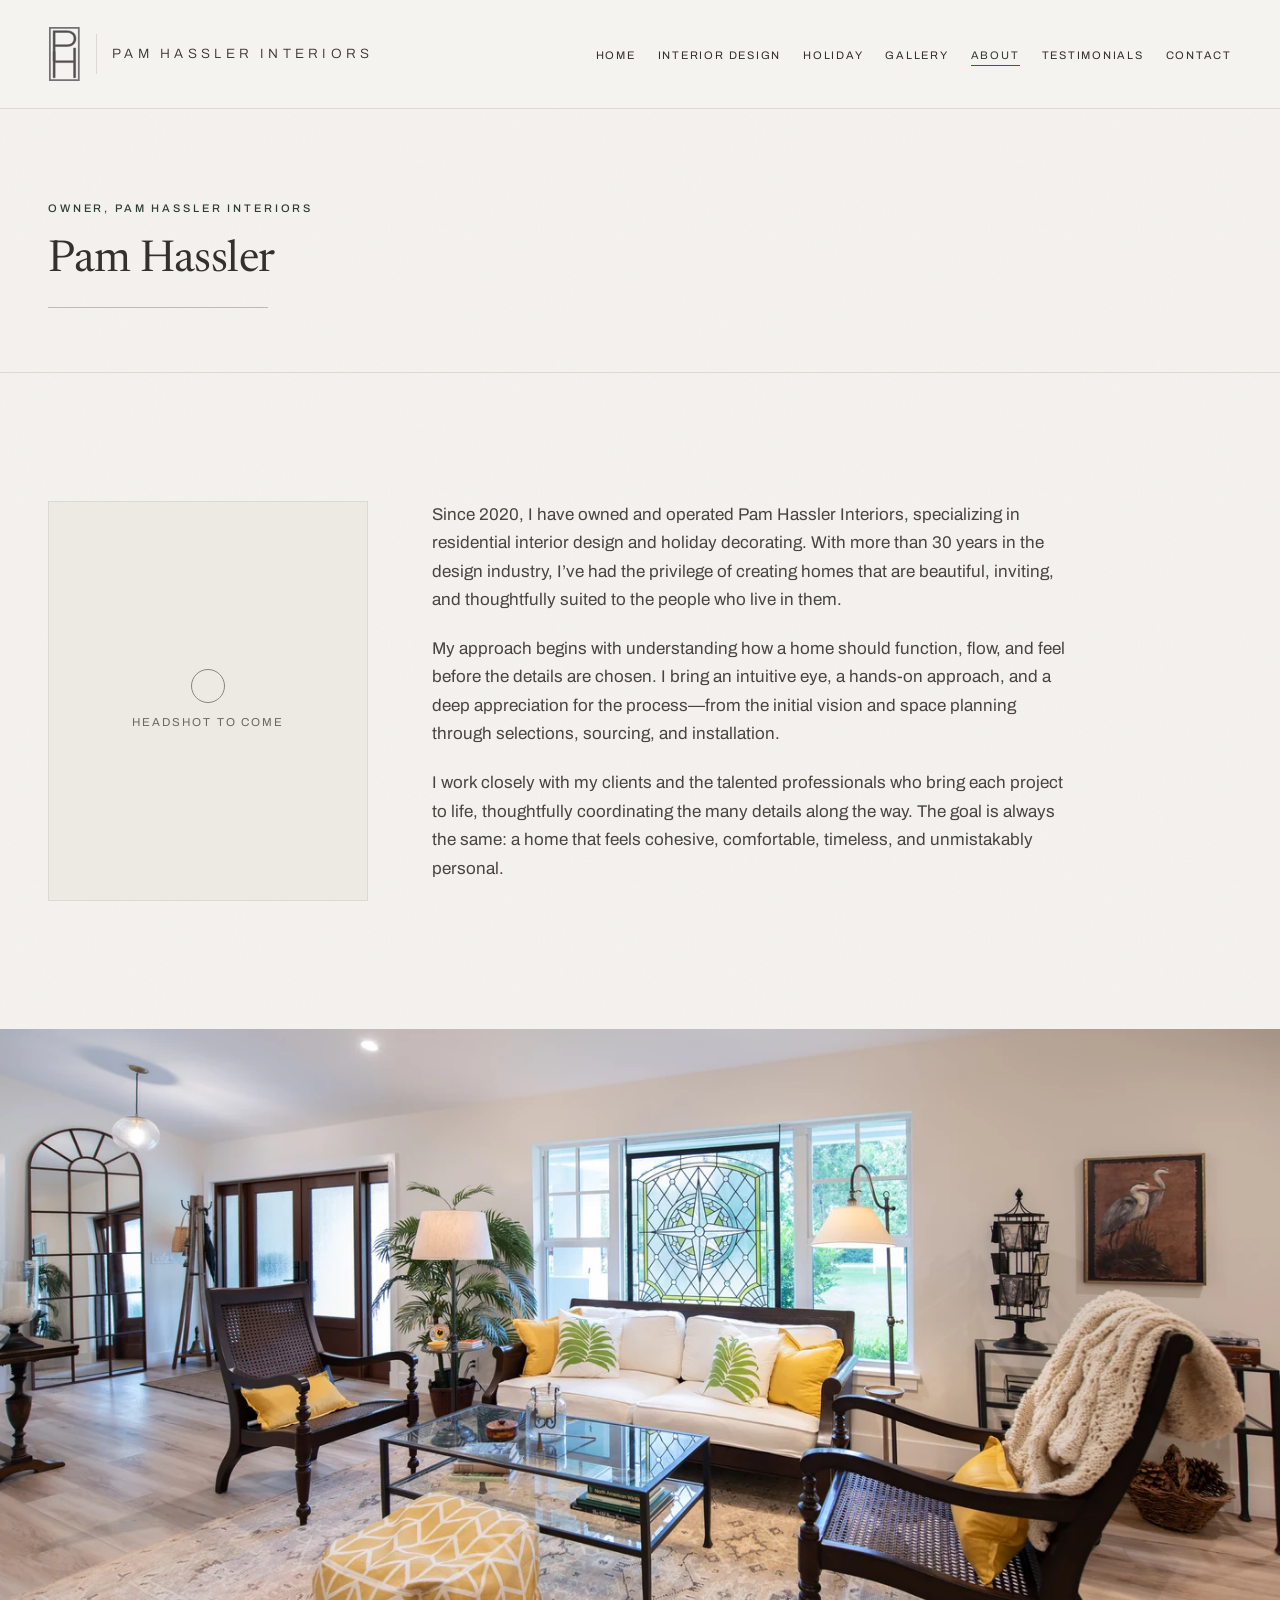
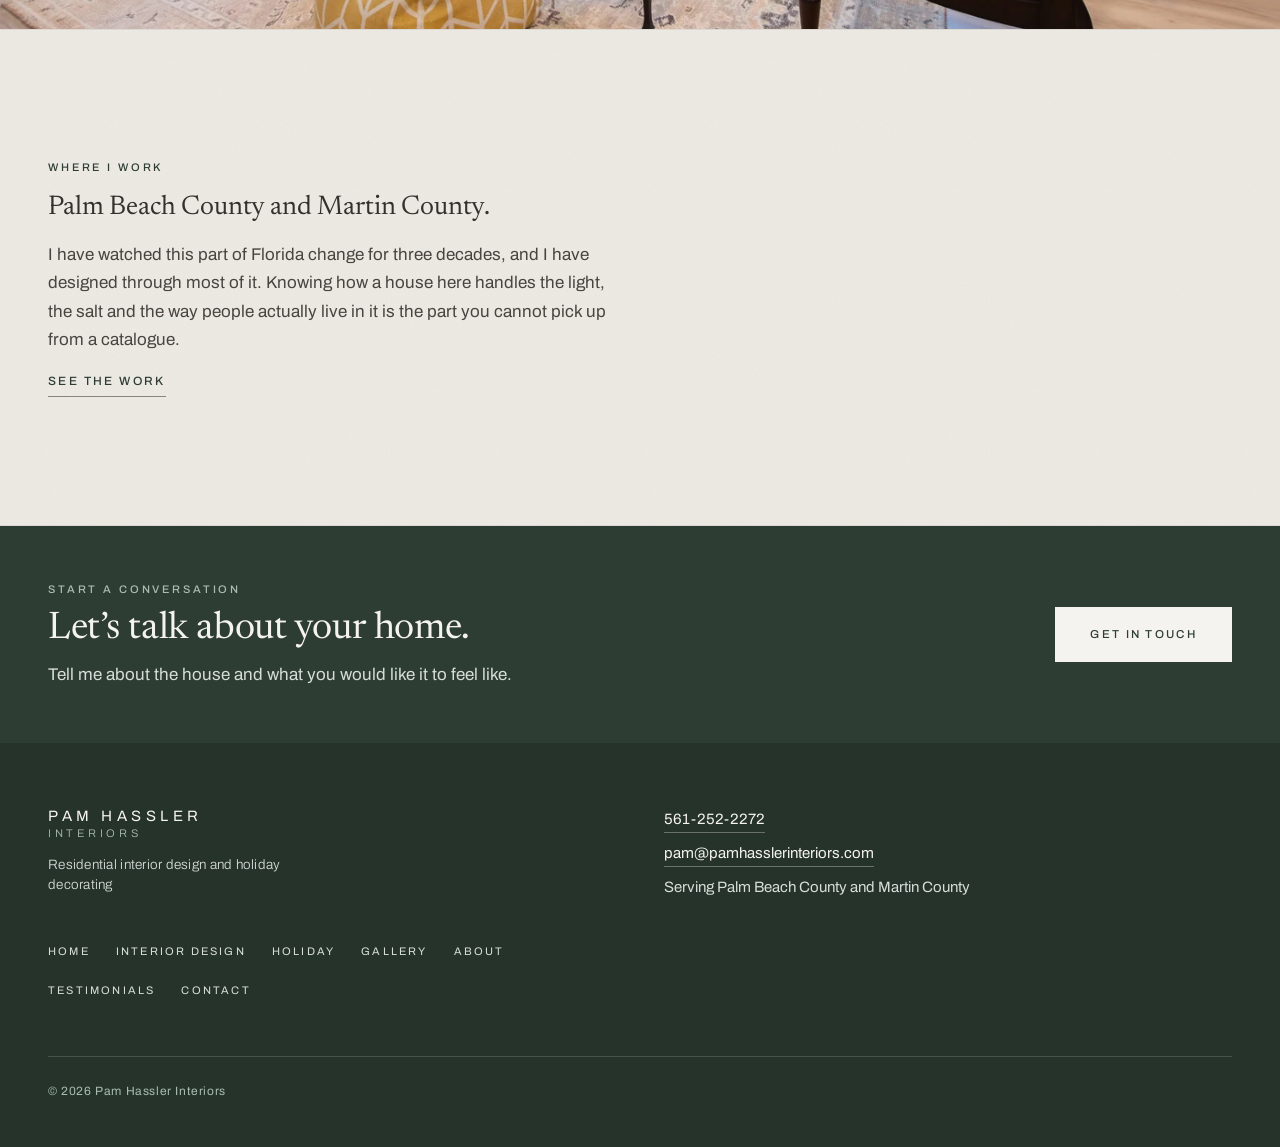
==== about.html @ fa285178 "Apply Ken's round-2 copy, verbatim All wording from claude/ken-review-2026-09-06.md, used exactly as" ====
<!doctype html>
<html lang="en">
<head>
<meta charset="utf-8">
<meta name="viewport" content="width=device-width, initial-scale=1">
<title>About Pam Hassler | Pam Hassler Interiors</title>
<meta name="description" content="Thirty years in residential interior design in South Florida, and holiday decorating across Palm Beach and Martin County.">
<meta name="robots" content="noindex, nofollow">
<meta property="og:type" content="website">
<meta property="og:site_name" content="Pam Hassler Interiors">
<meta property="og:title" content="About Pam Hassler | Pam Hassler Interiors">
<meta property="og:description" content="More than thirty years in residential interior design in South Florida.">
<meta property="og:image" content="https://hassler-blue.vercel.app/og-image.jpg">
<meta name="twitter:card" content="summary_large_image">
<meta name="theme-color" content="#F5F3EF">
<link rel="preconnect" href="https://fonts.googleapis.com">
<link rel="preconnect" href="https://fonts.gstatic.com" crossorigin>
<link rel="stylesheet" href="https://fonts.googleapis.com/css2?family=Archivo:wght@300;400;500&family=Newsreader:opsz,wght@6..72,300;400&display=swap">
<link rel="stylesheet" href="css/site.css">
</head>
<body>

<a class="skip" href="#main">Skip to content</a>

<header class="site-head">
  <div class="shell">
    <a class="brand" href="index.html">
      <img src="img/logo-mark.svg" alt="" width="38" height="65">
      <span class="divider"></span>
      <span class="name"><span>Pam Hassler</span><span>Interiors</span></span>
    </a>
    <button class="nav-toggle" type="button" aria-expanded="false" aria-controls="site-nav" aria-label="Open menu">
      <i></i><i></i><i></i>
    </button>
    <nav class="nav" id="site-nav" aria-label="Main">
      <ul>
        <li><a href="index.html">Home</a></li>
        <li><a href="interior-design.html">Interior Design</a></li>
        <li><a href="holiday.html">Holiday</a></li>
        <li><a href="gallery.html">Gallery</a></li>
        <li><a href="about.html" aria-current="page">About</a></li>
        <li><a href="testimonials.html">Testimonials</a></li>
        <li><a href="contact.html">Contact</a></li>
      </ul>
    </nav>
  </div>
</header>

<main id="main">

  <section class="page-hero grain">
    <div class="shell">
      <p class="eyebrow">Owner, Pam Hassler Interiors</p>
      <h1 class="display">Pam Hassler</h1>
      <div class="rule rule--plain" aria-hidden="true"></div>
    </div>
  </section>

  <section class="band grain">
    <div class="shell bio">
      <figure class="portrait">
        <div class="portrait__placeholder">
          <i aria-hidden="true"></i>
          Headshot to come
        </div>
      </figure>
      <div class="bio__text">
        <p class="prose prose--wide">Since 2020, I have owned and operated Pam Hassler Interiors, specializing in residential interior design and holiday decorating. With more than 30 years in the design industry, I&rsquo;ve had the privilege of creating homes that are beautiful, inviting, and thoughtfully suited to the people who live in them.</p>
        <p class="prose prose--wide">My approach begins with understanding how a home should function, flow, and feel before the details are chosen. I bring an intuitive eye, a hands-on approach, and a deep appreciation for the process&mdash;from the initial vision and space planning through selections, sourcing, and installation.</p>
        <p class="prose prose--wide">I work closely with my clients and the talented professionals who bring each project to life, thoughtfully coordinating the many details along the way. The goal is always the same: a home that feels cohesive, comfortable, timeless, and unmistakably personal.</p>
      </div>
    </div>
  </section>

  <figure class="figure-band">
    <picture>
      <source type="image/webp" srcset="img/work/gabriel-house-living-rm-640.webp 640w, img/work/gabriel-house-living-rm-1024.webp 1024w, img/work/gabriel-house-living-rm-1400.webp 1400w" sizes="100vw">
      <img src="img/work/gabriel-house-living-rm-1024.jpg" srcset="img/work/gabriel-house-living-rm-640.jpg 640w, img/work/gabriel-house-living-rm-1024.jpg 1024w, img/work/gabriel-house-living-rm-1400.jpg 1400w" sizes="100vw" alt="A formal living room with caned armchairs and a yellow ottoman" width="1024" height="683" loading="lazy">
    </picture>
  </figure>

  <section class="band band--sunk grain">
    <div class="shell stack stack--tight">
      <p class="eyebrow">Where I work</p>
      <h2 class="display display--sm">Palm Beach County and Martin County.</h2>
      <p class="prose prose--wide">I have watched this part of Florida change for three decades, and I have designed through most of it. Knowing how a house here handles the light, the salt and the way people actually live in it is the part you cannot pick up from a catalogue.</p>
      <a class="textlink" href="gallery.html">See the work</a>
    </div>
  </section>

  <section class="band band--pine band--banner">
    <div class="shell cta-row">
      <div class="stack stack--tight">
        <p class="eyebrow">Start a conversation</p>
        <h2 class="display">Let&rsquo;s talk about your home.</h2>
        <p class="prose">Tell me about the house and what you would like it to feel like.</p>
      </div>
      <div class="stack">
        <a class="btn btn--onPine" href="contact.html">Get in touch</a>
      </div>
    </div>
  </section>

</main>

<footer class="site-foot">
  <div class="shell">
    <div class="wordmark">
      <b>Pam Hassler</b>
      <span>Interiors</span>
      <em>Residential interior design and holiday decorating</em>
    </div>
    <div class="foot-detail">
      <a href="tel:+15612522272">561-252-2272</a>
      <a href="mailto:pam@pamhasslerinteriors.com">pam@pamhasslerinteriors.com</a>
      <span>Serving Palm Beach County and Martin County</span>
    </div>
    <nav class="foot-nav" aria-label="Footer">
      <ul>
        <li><a href="index.html">Home</a></li>
        <li><a href="interior-design.html">Interior Design</a></li>
        <li><a href="holiday.html">Holiday</a></li>
        <li><a href="gallery.html">Gallery</a></li>
        <li><a href="about.html">About</a></li>
        <li><a href="testimonials.html">Testimonials</a></li>
        <li><a href="contact.html">Contact</a></li>
      </ul>
    </nav>
    <p class="colophon">&copy; 2026 Pam Hassler Interiors</p>
  </div>
</footer>

<script src="js/site.js"></script>
</body>
</html>
---- css/site.css ----
/* ==========================================================================
   Pam Hassler Interiors
   Direction A — Quiet Evergreen
   One stylesheet, no build step. Tokens, primitives, then page furniture.

   Two motifs carry the design:
   1. The brand mark is a rectangle enclosing initials. That frame is echoed
      as a hairline matte inset into the photographs.
   2. The brand came off letterpress stationery, so paper grounds carry a
      fine grain and section breaks use a rule-and-diamond ornament.
   ========================================================================== */

:root{
  /* --- palette ------------------------------------------------------- */
  --paper:      #F5F3EF;
  --paper-2:    #EDEAE4;
  --ink:        #33302E;
  --ink-2:      #4A4441;
  --pine-rgb:   46, 61, 52;
  --pine:       #2E3D34;
  --pine-deep:  #26332B;
  --mute:       #6E6864;   /* smallest text that must read — 4.7:1 on paper */
  --stone:      #8A8480;   /* rules and hairlines only, never text          */
  --line:       #DDD8D1;
  --red:        #BF2025;   /* exactly once per page                        */

  /* --- type ---------------------------------------------------------- */
  --sans: "Archivo", "Helvetica Neue", Helvetica, Arial, sans-serif;
  --serif: "Newsreader", Georgia, "Times New Roman", serif;

  --fs-hero:  clamp(33px, 4.1vw, 58px);
  --fs-h2:    clamp(28px, 3.6vw, 44px);
  --fs-h3:    clamp(21px, 2.3vw, 27px);
  --fs-quote: clamp(26px, 3.9vw, 46px);
  --fs-num:   clamp(38px, 4.6vw, 60px);

  /* --- rhythm -------------------------------------------------------- */
  --gutter: 28px;
  --measure: 1240px;
  --section: clamp(72px, 10vw, 132px);
  --bleed-pad: max(var(--gutter), calc((100vw - var(--measure)) / 2 + var(--gutter)));
  --overlap: clamp(0px, 3.4vw, 56px);

  /* --- paper grain ---------------------------------------------------- */
  --grain: url("data:image/svg+xml,%3Csvg xmlns='http://www.w3.org/2000/svg' width='150' height='150'%3E%3Cfilter id='n'%3E%3CfeTurbulence type='fractalNoise' baseFrequency='0.86' numOctaves='4' stitchTiles='stitch'/%3E%3C/filter%3E%3Crect width='150' height='150' filter='url(%23n)'/%3E%3C/svg%3E");
}

*, *::before, *::after{ box-sizing:border-box; }
html{ -webkit-text-size-adjust:100%; scroll-padding-top:96px; }

body{
  margin:0;
  background:var(--paper);
  color:var(--ink);
  font-family:var(--sans);
  font-weight:400;
  font-size:17px;
  line-height:1.68;
  -webkit-font-smoothing:antialiased;
  overflow-x:hidden;
}

img{ max-width:100%; height:auto; display:block; }
a{ color:var(--pine); }
a:focus-visible, button:focus-visible{ outline:2px solid var(--red); outline-offset:3px; }

.skip{
  position:absolute; left:-9999px; top:0; z-index:100;
  background:var(--pine); color:var(--paper); padding:12px 20px;
  font-family:var(--sans); font-size:12px; letter-spacing:.16em; text-transform:uppercase;
}
.skip:focus{ left:0; }

.shell{ width:100%; max-width:var(--measure); margin:0 auto; padding:0 var(--gutter); }

/* grain sits on paper grounds only — never over photography */
.grain{ position:relative; isolation:isolate; }
.grain::before{
  content:""; position:absolute; inset:0; z-index:-1;
  background-image:var(--grain);
  opacity:.055; mix-blend-mode:multiply; pointer-events:none;
}
.grain--dark::before{ opacity:.09; mix-blend-mode:overlay; }

/* ==========================================================================
   Type primitives
   ========================================================================== */

.eyebrow{
  margin:0; font-family:var(--sans); font-weight:500;
  font-size:11px; letter-spacing:.26em; text-transform:uppercase; color:var(--pine);
}

.display{
  margin:0; font-family:var(--serif); font-weight:400;
  line-height:1.12; text-wrap:balance; color:var(--ink);
  font-size:var(--fs-h2); letter-spacing:-.011em;
}
.display--hero{ font-size:var(--fs-hero); line-height:1.08; letter-spacing:-.015em; }
.display--sm{ font-size:var(--fs-h3); line-height:1.2; letter-spacing:-.006em; }

.prose{ margin:0; max-width:44ch; color:var(--ink-2); font-weight:400; }
.prose--wide{ max-width:58ch; }
.prose--lead{ font-size:clamp(18px,1.5vw,21px); line-height:1.66; }

.caption{
  margin:0; font-family:var(--sans); font-size:12.5px; line-height:1.6;
  letter-spacing:.14em; text-transform:uppercase; color:var(--mute);
}

/* Rule and diamond. Holiday territory only as of 6 Sep — the diamond is a
   seasonal mark, so the design pages use .rule--plain below and the only
   red left on them is the nav underline and focus rings. */
.rule{ display:flex; align-items:center; gap:16px; width:100%; }
.rule::before, .rule::after{ content:""; height:1px; background:var(--stone); opacity:.5; flex:1 1 auto; }
.rule i{ flex:none; width:7px; height:7px; background:var(--red); transform:rotate(45deg); }


/* A plain hairline for pages outside holiday territory — the diamond is a
   seasonal mark and does not belong on the design pages. */
.rule--plain i{ display:none; }
.rule--plain::before{ flex:0 0 auto; width:100%; }
.rule--plain::after{ display:none; }

/* ==========================================================================
   Buttons and links
   ========================================================================== */

.btn{
  display:inline-block; align-self:flex-start;
  font-family:var(--sans); font-size:11.5px; font-weight:500;
  letter-spacing:.2em; text-transform:uppercase;
  padding:17px 34px; text-decoration:none;
  background:var(--pine); color:var(--paper); border:1px solid var(--pine);
  transition:background .18s ease, color .18s ease;
}
.btn:hover{ background:transparent; color:var(--pine); }
.btn--ghost{ background:transparent; color:var(--pine); }
.btn--ghost:hover{ background:var(--pine); color:var(--paper); }
.btn--onPine{ background:var(--paper); color:var(--pine); border-color:var(--paper); }
.btn--onPine:hover{ background:transparent; color:var(--paper); }

.textlink{
  align-self:flex-start;
  font-family:var(--sans); font-size:12px; font-weight:500;
  letter-spacing:.2em; text-transform:uppercase;
  color:var(--pine); text-decoration:none;
  border-bottom:1px solid var(--stone); padding-bottom:5px;
}
.textlink:hover{ border-bottom-color:var(--pine); }
/* Sections read headline, copy, link. The link used to float right of the
   heading, which read as navigation chrome rather than part of the thought. */
.section-link{ display:inline-block; margin-top:clamp(18px,2vw,26px); margin-bottom:clamp(30px,4vw,52px); }

/* ==========================================================================
   Header — monogram, hairline, single-line wordmark
   ========================================================================== */

.site-head{
  position:sticky; top:0; z-index:50;
  border-bottom:1px solid var(--line); background:var(--paper);
}
.site-head .shell{
  display:flex; align-items:center; justify-content:space-between;
  gap:24px; padding-top:26px; padding-bottom:26px;
}
.brand{ display:flex; align-items:center; gap:15px; flex:none; text-decoration:none; }
.brand img{ height:clamp(46px,4.4vw,58px); width:auto; }
.brand .divider{ width:1px; height:40px; background:var(--line); flex:none; }
.brand .name{
  display:flex; align-items:baseline; gap:.5em;
  font-family:var(--sans); font-weight:300; font-size:clamp(13px,1.05vw,15px);
  letter-spacing:.32em; text-transform:uppercase; color:var(--ink);
}
.brand .name span{ white-space:nowrap; }
.brand{ flex:0 1 auto; min-width:0; }
.nav-toggle{ margin-left:auto; }

.nav-toggle{ display:none; flex:none; background:none; border:1px solid var(--line); padding:12px 13px; cursor:pointer; }
.nav-toggle i{ display:block; width:20px; height:1px; background:var(--ink); }
.nav-toggle i + i{ margin-top:5px; }

.nav ul{ display:flex; flex-wrap:nowrap; gap:0 22px; margin:0; padding:0; list-style:none; }
.nav li{ flex:none; }
.nav a{
  font-family:var(--sans); font-size:11px; font-weight:400;
  letter-spacing:.16em; text-transform:uppercase; white-space:nowrap;
  color:var(--ink); text-decoration:none;
  padding-bottom:4px; border-bottom:1px solid transparent;
}
.nav a:hover{ border-bottom-color:var(--stone); }
.nav a[aria-current="page"]{ color:var(--pine); border-bottom-color:var(--red); }

@media (max-width:1080px){
  .nav-toggle{ display:block; }
  .nav{ display:none; width:100%; border-top:1px solid var(--line); }
  .nav.is-open{ display:block; }
  .site-head .shell{ flex-wrap:wrap; row-gap:0; }
  .nav ul{ flex-direction:column; flex-wrap:wrap; gap:0; padding:8px 0 14px; }
  .nav li + li{ border-top:1px solid var(--line); }
  .nav a{ display:block; padding:16px 0; border-bottom:none; font-size:13px; }
  .nav a[aria-current="page"]{ border-bottom:none; }
}
/* On a phone the single-line wordmark and the menu button fight for room —
   at 430px they needed 385 of 390px, which real Archivo Light overruns even
   though the Helvetica fallback fits. Stack it instead of shaving pixels. */
@media (max-width:600px){
  .brand{ gap:12px; }
  .brand img{ height:42px; }
  .brand .divider{ height:42px; }
  .brand .name{
    flex-direction:column; gap:4px;
    font-size:11px; letter-spacing:.26em; line-height:1.1;
  }
}

/* ==========================================================================
   Hero — paper panel cutting across the photograph
   ========================================================================== */

.hero{
  display:grid; grid-template-columns:minmax(0,1.14fr) minmax(0,1fr);
  align-items:stretch; border-bottom:1px solid var(--line);
}
.hero__text{
  position:relative; z-index:2; min-width:0;
  background:var(--paper);
  margin-right:calc(var(--overlap) * -1);
  display:flex; flex-direction:column; gap:26px; justify-content:center;
  padding:clamp(56px,7vw,104px) 0 clamp(56px,7vw,104px) var(--bleed-pad);
  padding-right:calc(clamp(32px,4.4vw,64px) + var(--overlap));
}
.hero__text .prose{ max-width:34ch; }
.hero__figure{
  margin:0; position:relative;
  /* The hero is a single 4:3 landscape photograph again (IMG_0720), not the
     3:4 portraits the carousel used, so the tall panel that suited those now
     crops it hard. Back down to something nearer the source shape. */
  min-height:min(74vh, 700px);
}
.hero__figure img{ position:absolute; inset:0; width:100%; height:100%; object-fit:cover; }
.hero__actions{ display:flex; flex-wrap:wrap; gap:12px; }
.hero__meta{
  display:flex; align-items:center; gap:14px;
  font-family:var(--sans); font-size:11px; letter-spacing:.24em;
  text-transform:uppercase; color:var(--mute);
}
.hero__meta::before{ content:""; width:38px; height:1px; background:var(--stone); flex:none; }

/* --- hero carousel: crossfade, with a progress hairline on the bottom edge.
   The rail sits on the photograph, so it carries its own scrim and shadow —
   it has to stay visible on the brightest frame in the set, not the average
   one. Tested against the marble frame, which is the worst case. ---------- */
.hero__figure{ overflow:hidden; }
.hero__slide{ position:absolute; inset:0; opacity:0; transition:opacity 1.15s ease; }
.hero__slide.is-on{ opacity:1; }

.hero__rail{
  position:absolute; bottom:0; right:0; height:44px; z-index:3;
  /* The paper panel cuts across this figure and sits at z-index 2, so a rail
     starting at the figure's edge paints its gradient over the paper. Start
     where the panel ends. This also keeps the three segments equal. */
  left:var(--overlap);
  display:flex; gap:2px; align-items:flex-end;
  background:linear-gradient(to top, rgba(51,48,46,.52), rgba(51,48,46,0));
}
.hero__rail button{
  flex:1 1 0; height:3px; margin:0 0 14px; padding:0; border:0; cursor:pointer;
  position:relative; overflow:hidden; background:rgba(245,243,239,.30);
  box-shadow:0 1px 3px rgba(30,28,26,.5);
}
/* the track of the segment you are on is brighter, so there is an indicator
   even at the instant the fill restarts from zero */
.hero__rail button[aria-current="true"]{ background:rgba(245,243,239,.55); }
.hero__rail button:first-child{ margin-left:24px; }
.hero__rail button:last-child{ margin-right:24px; }
.hero__rail button span{
  position:absolute; inset:0; display:block; background:var(--paper);
  transform:scaleX(0); transform-origin:left center;
}
/* Driven by an animation rather than a transition. A transition has to be
   restarted from script, which meant setting an inline width — and an inline
   width outranks the stylesheet, so the fill was pinned at zero and never
   ran. The animation restarts by itself each time the attribute flips. */
.hero__rail button[aria-current="true"] span{
  animation:railFill var(--dwell, 6s) linear forwards;
}
@keyframes railFill{ from{ transform:scaleX(0); } to{ transform:scaleX(1); } }
.hero__rail button:focus-visible{ outline:2px solid var(--paper); outline-offset:5px; }
/* once someone takes control the fill stops counting down and just marks
   where you are, so it never implies the carousel is still running */
.hero__figure.is-manual .hero__rail button[aria-current="true"] span{
  animation:none; transform:scaleX(1);
}

@media (prefers-reduced-motion:reduce){
  .hero__slide{ transition:none; }
  .hero__rail button[aria-current="true"] span{ animation:none; transform:scaleX(1); }
}

/* --- hero variant for the sub-pages ---------------------------------------
   Interior Design and Holiday use the Home split — copy left on paper, image
   right — without the carousel. The single figure is a plain <picture>, so it
   needs the absolute fill the carousel slides were providing. The panel is a
   little shorter than Home's since there is no rail to clear. ------------- */
.hero--page .hero__figure{ min-height:min(62vh, 580px); }
.hero--page .hero__figure > picture{ position:absolute; inset:0; display:block; }
.hero--page .hero__figure img{ position:absolute; inset:0; width:100%; height:100%; object-fit:cover; }
.hero--page .hero__text .rule{ max-width:220px; }

/* Holiday's hero panel: the photograph printed in the campaign red, with the
   Santa's Design Helpers mark as white line art over it. The room stays sharp
   and readable, the whole panel reads red, and the mark loses the red block
   that made it look like a logo pasted onto a coloured rectangle.

   How the wash works: the photograph is desaturated and composited in
   `luminosity` so it contributes tone only, then a flat red multiplies over
   it. Both sit on a red ground so the blend has something to resolve against. */
.hero__figure--wash{ background:#8E1A1F; overflow:hidden; }
.wash__shot{ position:absolute; inset:0; }
.hero--page .wash__shot img{
  position:absolute; inset:0; width:100%; height:100%; object-fit:cover;
  filter:grayscale(1) contrast(1.06) brightness(.92); mix-blend-mode:luminosity;
}
.wash__ink{ position:absolute; inset:0; background:#BE2026; mix-blend-mode:multiply; opacity:.86; }
.hero__figure--wash::after{
  content:""; position:absolute; inset:clamp(20px,2.4vw,34px);
  border:1px solid rgba(255,255,255,.28); pointer-events:none;
}
/* The mark is laid inside this box with object-fit, not sized by percentage
   height. `.wash__mark` was a flex box whose item is the <picture>, not the
   <img> — so `height:100%` on the image resolved against a picture of auto
   height, the inset was ignored, and the mark overflowed the panel and got
   clipped. Both boxes now take a definite size from inset:0 instead. */
.wash__mark{ position:absolute; inset:clamp(56px,7vw,104px); }
.hero--page .wash__mark picture{ position:absolute; inset:0; display:block; }
.hero--page .wash__mark img{
  position:absolute; inset:0; width:100%; height:100%; object-fit:contain;
  filter:drop-shadow(0 6px 22px rgba(0,0,0,.34));
}

/* No blend modes, no wash: show the mark on flat red rather than a muddy
   grey-red composite. */
@media (forced-colors:active), (prefers-contrast:more){
  .hero--page .wash__shot{ display:none; }
  .wash__ink{ mix-blend-mode:normal; opacity:1; }
}

@media (max-width:860px){
  .hero{ grid-template-columns:1fr; }

  /* Every child of the hero figure is absolutely positioned — the carousel
     slides, the page-hero picture, the red wash and its mark — so the figure
     has no content height of its own. Sizing it with `aspect-ratio` works in
     Chrome, which resolves the ratio against the definite column width. iOS
     Safari does not: it sizes the grid row from content (zero), stretches the
     item into it, and the hero image vanishes completely. It looked fine in
     every desktop browser and was invisible only on a real phone.

     So the height is stated outright here. No aspect-ratio to resolve, and
     `align-self:start` so stretch cannot flatten it either. The vh cap keeps
     the image from eating a whole screen on a tall phone; object-fit handles
     the crop when the cap bites. */
  .hero__figure{
    order:1; align-self:start;
    aspect-ratio:auto;
    height:min(125vw, 66vh);
    min-height:280px;   /* a floor, so no future change can flatten it again */
  }
  .hero--page .hero__figure{
    height:min(75vw, 56vh);
    min-height:220px;
  }
  .hero--page .wash__mark{ inset:clamp(34px,9vw,60px); }
  .hero__text{
    order:2; margin-right:0; gap:20px;
    padding:40px var(--gutter) 48px;
  }
}

/* ==========================================================================
   Sections
   ========================================================================== */

.band{ padding:var(--section) 0; }
.band--sunk{ background:var(--paper-2); border-block:1px solid var(--line); }
.band--pine{ background:var(--pine); color:var(--paper); }

.stack{ display:flex; flex-direction:column; gap:24px; }
.stack--tight{ gap:16px; }

.section-head{ display:flex; flex-direction:column; gap:16px; margin-bottom:clamp(22px,2.8vw,34px); }
.section-head--split{
  flex-direction:row; flex-wrap:wrap; align-items:flex-end;
  justify-content:space-between; gap:22px 48px;
}

/* --- the service, as a numbered sequence --------------------------------- */
.steps{
  margin:0; padding:0; list-style:none;
  display:grid; grid-template-columns:repeat(auto-fit, minmax(240px,1fr));
  gap:2px; align-items:stretch;
}
.steps li{
  position:relative;
  padding:clamp(80px,6.6vw,96px) clamp(28px,3.2vw,42px) clamp(30px,3.2vw,42px);
  display:flex; flex-direction:column; gap:14px;
  background:var(--pine);
}

/* An ornament hung from the top edge of each card. The three shapes are the
   ones that actually recur in her photographs — a mercury sphere, a teardrop
   finial, a star topper — rather than icons standing in for the step. The
   thread is what keeps it reading as decoration and not as an icon set. */
.steps .ornament{
  position:absolute; top:0; left:clamp(28px,3.2vw,42px);
  width:31px; height:67px; display:block; pointer-events:none;
}
.steps .ornament svg{ display:block; width:100%; height:100%; overflow:visible; }
.steps .ornament [stroke]{
  stroke:#C6D4C9; stroke-width:1; fill:none;
  stroke-linecap:round; stroke-linejoin:round; opacity:.85;
}

.steps .num{
  font-family:var(--sans); font-weight:300; font-size:var(--fs-num);
  line-height:1; letter-spacing:.02em; color:var(--paper);
  font-variant-numeric:tabular-nums;
}
.steps h3{
  margin:0; font-family:var(--sans); font-weight:500; font-size:12px;
  letter-spacing:.24em; text-transform:uppercase; color:#C6D4C9;
}
.steps p{ margin:0; font-size:16px; line-height:1.7; color:#D7DED8; }

/* --- interiors: the work that now leads the page ------------------------- */
.work{
  display:grid; gap:2px;
  grid-template-columns:repeat(3, minmax(0,1fr));
}
.work figure{ margin:0; position:relative; overflow:hidden; aspect-ratio:3/2; background:var(--paper-2); }
.work img{ width:100%; height:100%; object-fit:cover; }
.work figure::after{
  content:""; position:absolute; inset:14px;
  border:1px solid rgba(245,243,239,.34); pointer-events:none;
}
@media (max-width:760px){
  .work{ grid-template-columns:1fr; }
  .work figure{ aspect-ratio:16/10; }
  .work figure::after{ inset:11px; }
}

/* --- gallery teaser, asymmetric ------------------------------------------ */
.teaser-body{ max-width:62ch; margin:0 0 22px; }
.plates{
  display:grid; gap:2px;
  grid-template-columns:minmax(0,1.34fr) minmax(0,1fr);
  grid-template-rows:repeat(2, minmax(0,1fr));
  /* explicit height so the two rows resolve and the tall plate can span them */
  height:clamp(440px, 48vw, 680px);
}
.plate{ margin:0; position:relative; overflow:hidden; background:var(--paper-2); }
.plate img{ width:100%; height:100%; object-fit:cover; }
/* the mark's rectangle, echoed as a matte inside the photograph */
.plate::after{
  content:""; position:absolute; inset:16px;
  border:1px solid rgba(245,243,239,.42); pointer-events:none;
}
.plate--tall{ grid-row:1 / span 2; }

@media (max-width:760px){
  .plates{ grid-template-columns:1fr; grid-template-rows:none; height:auto; }
  .plate{ aspect-ratio:16/11; }
  .plate--tall{ grid-row:auto; aspect-ratio:4/5; }
  .plate::after{ inset:12px; }
}

/* --- full-bleed photograph as a section break ---------------------------- */
.figure-band{ margin:0; position:relative; height:clamp(300px, 50vw, 600px); }
.figure-band img{ width:100%; height:100%; object-fit:cover; }

/* --- testimonial ---------------------------------------------------------- */
.quote-row{
  display:grid; grid-template-columns:minmax(0,1.3fr) minmax(0,1fr);
  gap:clamp(32px,5vw,80px); align-items:start;
}
@media (max-width:800px){ .quote-row{ grid-template-columns:1fr; gap:30px; } }
.quote{ margin:0; position:relative; }
.quote .openmark{
  display:block; font-family:var(--serif); font-size:clamp(64px,9vw,132px);
  line-height:.72; color:var(--stone); opacity:.4; margin-bottom:6px;
  user-select:none;
}
.quote blockquote{
  margin:0; font-family:var(--serif); font-weight:400;
  font-size:var(--fs-quote); line-height:1.42; color:var(--ink); text-wrap:balance;
}
.quote figcaption{
  margin-top:30px; font-family:var(--sans); font-size:11.5px; font-weight:500;
  letter-spacing:.22em; text-transform:uppercase; color:var(--mute);
}

/* --- closing call to action ----------------------------------------------- */
.band--pine .eyebrow{ color:#A9BEB0; }
.band--pine .display{ color:var(--paper); }
.band--pine .prose{ color:#D7DED8; }
.band--pine .rule::before, .band--pine .rule::after{ background:rgba(245,243,239,.22); }
/* This is a banner, not a section: one shallow horizontal strip, the copy on
   the left and the button on the right, both centred on the same axis. The
   band gets its own reduced padding — the standard section rhythm made it
   twice as tall as it needed to be and left the button floating. */
.band--banner{ padding:clamp(38px,4.2vw,58px) 0; }
.cta-row{
  display:flex; flex-wrap:wrap; gap:24px 56px;
  align-items:center; justify-content:space-between;
}
.cta-row .stack{ gap:10px; }
.cta-row .display{ font-size:clamp(26px,3vw,38px); }
.cta-row .prose{ max-width:58ch; }
.cta-row .btn{ flex:none; align-self:center; }
@media (max-width:700px){
  .cta-row{ align-items:flex-start; }
  .cta-row .btn{ align-self:flex-start; }
}

/* --- the holiday teaser on Home: one panoramic photograph, contained rather
   than full bleed, with the copy beneath it. It replaces the three pine cards,
   which put a third slab of green on a page that already ends in two. The
   three-step cards still live on the Holiday page, where they belong. ----- */
/* The image inside is in normal flow, so this is not exposed to the WebKit
   collapse that killed the hero figures — but the floor costs nothing and
   means a ratio that fails to resolve can never leave an empty band. */
.pano{ margin:0; position:relative; overflow:hidden; aspect-ratio:11/5; min-height:160px; background:var(--paper); }
.pano img{ width:100%; height:100%; object-fit:cover; display:block; }
.pano::after{ content:""; position:absolute; inset:16px; border:1px solid rgba(245,243,239,.34); pointer-events:none; }
@media (max-width:700px){ .pano{ aspect-ratio:16/10; } .pano::after{ inset:11px; } }

/* A lede strip: the same contained panoramic, used directly under a text-only
   page hero. Those pages opened with a whole phone screen of nothing but a
   headline, which reads as a page that has not loaded. Shallower than a normal
   .pano so it sits under the headline rather than replacing it, and shallower
   again on a phone where vertical space is the scarce thing. */
.shell--strip{ padding-top:0; }
.pano--lede{ aspect-ratio:24/7; min-height:140px; margin-top:clamp(-8px,-0.6vw,0px); }
@media (max-width:700px){ .pano--lede{ aspect-ratio:3/2; } }

.pano-note{
  display:flex; flex-wrap:wrap; align-items:flex-end; justify-content:space-between;
  gap:18px 48px; margin-top:clamp(22px,2.6vw,34px);
}
.pano-note .prose{ max-width:62ch; }

/* ==========================================================================
   Footer
   ========================================================================== */

.site-foot{ background:var(--pine-deep); color:var(--paper); padding:64px 0 46px; }
.site-foot .shell{ display:grid; grid-template-columns:minmax(0,1fr) minmax(0,1fr); gap:36px 48px; align-items:start; }
@media (max-width:700px){ .site-foot .shell{ grid-template-columns:1fr; } }
.site-foot .wordmark{ font-family:var(--sans); font-weight:300; line-height:1.3; }
.site-foot .wordmark b{ display:block; font-weight:400; font-size:15px; letter-spacing:.3em; text-transform:uppercase; }
.site-foot .wordmark span{ display:block; font-size:11px; letter-spacing:.34em; text-transform:uppercase; color:#A9BEB0; }
.site-foot .wordmark em{ display:block; margin-top:14px; font-style:normal; font-size:13.5px; letter-spacing:.02em; color:#D7DED8; max-width:30ch; line-height:1.5; }
.foot-detail{ display:flex; flex-direction:column; gap:8px; font-family:var(--sans); font-size:15px; color:#D7DED8; }
.foot-detail a{ align-self:flex-start; color:var(--paper); text-decoration:none; border-bottom:1px solid rgba(245,243,239,.32); }
.foot-detail a:hover{ border-bottom-color:var(--paper); }
.foot-nav ul{ display:flex; flex-wrap:wrap; gap:10px 26px; margin:0; padding:0; list-style:none; }
.foot-nav a{ font-family:var(--sans); font-size:11px; letter-spacing:.2em; text-transform:uppercase; color:#D7DED8; text-decoration:none; }
.foot-nav a:hover{ color:var(--paper); }
.colophon{
  grid-column:1 / -1; margin:16px 0 0; padding-top:24px;
  border-top:1px solid rgba(245,243,239,.16);
  font-family:var(--sans); font-size:12px; letter-spacing:.05em; color:#A9BEB0;
}

/* ==========================================================================
   Stub pages
   ========================================================================== */

.stub{ padding:var(--section) 0; }
.stub .shell{ display:flex; flex-direction:column; gap:26px; max-width:820px; }
.stub .prose{ max-width:60ch; }
.stub-note{
  margin:6px 0 0; padding:22px 26px;
  border:1px solid var(--line); background:var(--paper-2);
  font-family:var(--sans); font-size:14.5px; line-height:1.66; color:var(--ink-2);
}
.stub-note b{ font-weight:500; color:var(--pine); }

/* ==========================================================================
   Phones — body copy sizes up, never down
   ========================================================================== */

@media (max-width:640px){
  :root{ --gutter:20px; }
  body{ font-size:18px; }
  .prose, .steps p{ font-size:18px; line-height:1.7; }
  .caption, .stub-note{ font-size:15px; }
  .quote blockquote{ line-height:1.36; }
}

@media (prefers-reduced-motion:reduce){
  *{ transition:none !important; animation:none !important; }
}

/* ==========================================================================
   Sub-page furniture
   Added when the remaining six pages were built.
   ========================================================================== */

/* --- page hero: a heading block, no photograph behind the type ----------- */
.page-hero{ padding:clamp(56px,7vw,96px) 0 clamp(40px,5vw,64px); border-bottom:1px solid var(--line); }
.page-hero .shell{ display:flex; flex-direction:column; gap:20px; }
.page-hero .prose{ max-width:56ch; }
.page-hero .rule{ max-width:220px; }

/* --- a run of prose with room to breathe --------------------------------- */
.copy{ display:grid; grid-template-columns:minmax(0,1fr) minmax(0,1fr); gap:clamp(28px,5vw,72px); align-items:start; }
@media (max-width:820px){ .copy{ grid-template-columns:1fr; gap:24px; } }
.copy p + p{ margin-top:18px; }

/* --- a two-up image pair ------------------------------------------------- */
.pair{ display:grid; grid-template-columns:repeat(2,minmax(0,1fr)); gap:2px; }
.pair figure{ margin:0; position:relative; overflow:hidden; aspect-ratio:3/2; background:var(--paper-2); }
.pair img{ width:100%; height:100%; object-fit:cover; }
.pair figure::after{ content:""; position:absolute; inset:14px; border:1px solid rgba(245,243,239,.34); pointer-events:none; }
@media (max-width:700px){ .pair{ grid-template-columns:1fr; } .pair figure::after{ inset:11px; } }

/* --- the seasonal badge, holiday pages only ------------------------------ */
.badge{ display:block; width:clamp(116px,13vw,164px); height:auto; }
.badge img{ width:100%; height:auto; display:block; }

/* --- gallery: contained, not full bleed ---------------------------------- */
.gallery{
  display:grid; gap:2px;
  grid-template-columns:repeat(auto-fill, minmax(232px, 1fr));
}
.gallery button{
  margin:0; padding:0; border:0; cursor:zoom-in; position:relative;
  overflow:hidden; aspect-ratio:1/1; background:var(--paper-2); display:block;
}
.gallery img{ width:100%; height:100%; object-fit:cover; display:block; transition:transform .5s cubic-bezier(.2,0,.2,1); }
.gallery button:hover img{ transform:scale(1.035); }
.gallery button::after{ content:""; position:absolute; inset:12px; border:1px solid rgba(245,243,239,.30); pointer-events:none; }
.gallery button:focus-visible{ outline:2px solid var(--pine); outline-offset:-4px; }
@media (max-width:520px){ .gallery{ grid-template-columns:repeat(2,minmax(0,1fr)); } }

.gallery-head{ display:flex; flex-wrap:wrap; gap:12px 32px; align-items:baseline; justify-content:space-between; margin-bottom:26px; }
.gallery-head h2{ margin:0; }
.gallery-count{ font-family:var(--sans); font-size:11px; letter-spacing:.2em; text-transform:uppercase; color:var(--mute); font-variant-numeric:tabular-nums; }

/* --- lightbox ------------------------------------------------------------ */
.lightbox{
  position:fixed; inset:0; z-index:200; display:none;
  background:rgba(26,24,23,.94);
  align-items:center; justify-content:center;
}
.lightbox[open], .lightbox.is-open{ display:flex; }
.lightbox__frame{
  position:relative; width:100%; height:100%;
  display:flex; align-items:center; justify-content:center;
  padding:clamp(48px,7vw,88px) clamp(56px,9vw,120px);
}
.lightbox__frame img{
  max-width:100%; max-height:100%; width:auto; height:auto;
  object-fit:contain; display:block;
}
.lightbox__bar{
  position:absolute; left:0; right:0; bottom:clamp(16px,3vw,30px);
  display:flex; align-items:center; justify-content:center; gap:18px;
  font-family:var(--sans); font-size:11.5px; letter-spacing:.2em;
  text-transform:uppercase; color:#CFCAC5; font-variant-numeric:tabular-nums;
}
.lightbox button{
  background:none; border:1px solid rgba(245,243,239,.3); color:var(--paper);
  cursor:pointer; display:grid; place-items:center; padding:0;
  transition:border-color .18s ease, background .18s ease;
}
.lightbox button:hover{ border-color:var(--paper); background:rgba(245,243,239,.1); }
.lightbox button:focus-visible{ outline:2px solid var(--paper); outline-offset:3px; }
.lightbox svg{ width:17px; height:17px; fill:none; stroke:currentColor; stroke-width:1.3; }
.lightbox__nav{ position:absolute; top:50%; transform:translateY(-50%); width:52px; height:52px; }
.lightbox__nav--prev{ left:clamp(10px,2vw,26px); }
.lightbox__nav--next{ right:clamp(10px,2vw,26px); }
.lightbox__close{ position:absolute; top:clamp(14px,2.4vw,26px); right:clamp(14px,2.4vw,26px); width:46px; height:46px; }
.lightbox__cap{
  position:absolute; left:0; right:0; top:clamp(18px,3vw,30px);
  text-align:center; font-family:var(--sans); font-size:12px; letter-spacing:.06em;
  color:#CFCAC5; padding:0 90px;
}
body.is-locked{ overflow:hidden; }
@media (max-width:640px){
  .lightbox__frame{ padding:64px 12px 84px; }
  .lightbox__nav{ width:44px; height:44px; }
  .lightbox__cap{ padding:0 64px; font-size:11.5px; }
}

/* --- about --------------------------------------------------------------- */
/* The text column is capped near its measure so the bio does not leave a dead
   third on the right of a wide screen. */
.bio{ display:grid; grid-template-columns:minmax(0,320px) minmax(0,64ch); gap:clamp(30px,5vw,72px); align-items:start; justify-content:start; }
@media (max-width:820px){ .bio{ grid-template-columns:1fr; } }
.portrait{ margin:0; position:relative; aspect-ratio:4/5; background:var(--paper-2); border:1px solid var(--line); }
.portrait img{ width:100%; height:100%; object-fit:cover; display:block; }
.portrait__placeholder{
  position:absolute; inset:0; display:flex; flex-direction:column;
  align-items:center; justify-content:center; gap:10px; text-align:center; padding:24px;
  font-family:var(--sans); font-size:11.5px; letter-spacing:.18em;
  text-transform:uppercase; color:var(--mute);
}
.portrait__placeholder i{ display:block; width:34px; height:34px; border:1px solid var(--stone); border-radius:50%; }
.bio__text p{ margin:0; max-width:none; }
.bio__text p + p{ margin-top:20px; }

/* --- testimonials --------------------------------------------------------- */
.reviews{ display:flex; flex-direction:column; gap:2px; }
/* The attribution sits in a left rail on wide screens so the quote runs the
   full width of the card instead of leaving a dead third on the right. */
.review{
  margin:0; background:var(--paper-2); padding:clamp(32px,4.4vw,60px);
  display:grid; grid-template-columns:minmax(0,190px) minmax(0,1fr);
  gap:clamp(20px,3vw,48px); align-items:start;
}
.review blockquote{
  margin:0; grid-column:2; font-family:var(--serif); font-weight:400;
  font-size:clamp(19px,2vw,24px); line-height:1.5; color:var(--ink); max-width:62ch;
}
.review figcaption{
  grid-column:1; grid-row:1; padding-top:.55em;
  font-family:var(--sans); font-size:11.5px; font-weight:500;
  letter-spacing:.22em; text-transform:uppercase; color:var(--mute);
}
@media (max-width:820px){
  .review{ grid-template-columns:1fr; gap:0; }
  .review blockquote{ grid-column:1; grid-row:1; }
  .review figcaption{ grid-column:1; grid-row:2; padding-top:0; margin-top:24px; }
}
.review--lead{ background:var(--pine); }
.review--lead blockquote{ color:var(--paper); }
.review--lead figcaption{ color:#A9BEB0; }

/* --- contact -------------------------------------------------------------- */
.contact{ display:grid; grid-template-columns:minmax(0,1fr) minmax(0,1fr); gap:clamp(30px,5vw,72px); align-items:start; }
@media (max-width:820px){ .contact{ grid-template-columns:1fr; } }
.contact--single{ grid-template-columns:minmax(0,520px); }
.contact-list{ display:flex; flex-direction:column; gap:2px; }
/* A drawn line icon sits in a left rail of each card, in the same one-stroke
   language as the holiday ornaments. Decorative — the dt already labels it. */
.contact-item{
  background:var(--paper-2); padding:clamp(24px,3vw,34px);
  display:grid; grid-template-columns:34px minmax(0,1fr);
  column-gap:clamp(16px,2vw,24px); row-gap:8px; align-items:center;
}
.contact-icon{
  grid-column:1; grid-row:1 / span 2; align-self:start;
  width:30px; height:30px; color:var(--pine); opacity:.72; margin-top:-2px;
}
.contact-item dt, .contact-item dd{ grid-column:2; }
@media (max-width:420px){
  .contact-item{ grid-template-columns:26px minmax(0,1fr); column-gap:14px; }
  .contact-icon{ width:24px; height:24px; }
}
.contact-item dt{
  font-family:var(--sans); font-size:11px; font-weight:500;
  letter-spacing:.24em; text-transform:uppercase; color:var(--pine);
}
.contact-item dd{ margin:0; }
.contact-item a{
  font-family:var(--sans); font-size:clamp(19px,2.2vw,25px); font-weight:300;
  letter-spacing:.01em; color:var(--ink); text-decoration:none;
  border-bottom:1px solid var(--stone); padding-bottom:3px;
}
.contact-item a:hover{ border-bottom-color:var(--pine); color:var(--pine); }
.contact-item span{ font-family:var(--sans); font-size:17px; color:var(--ink-2); }
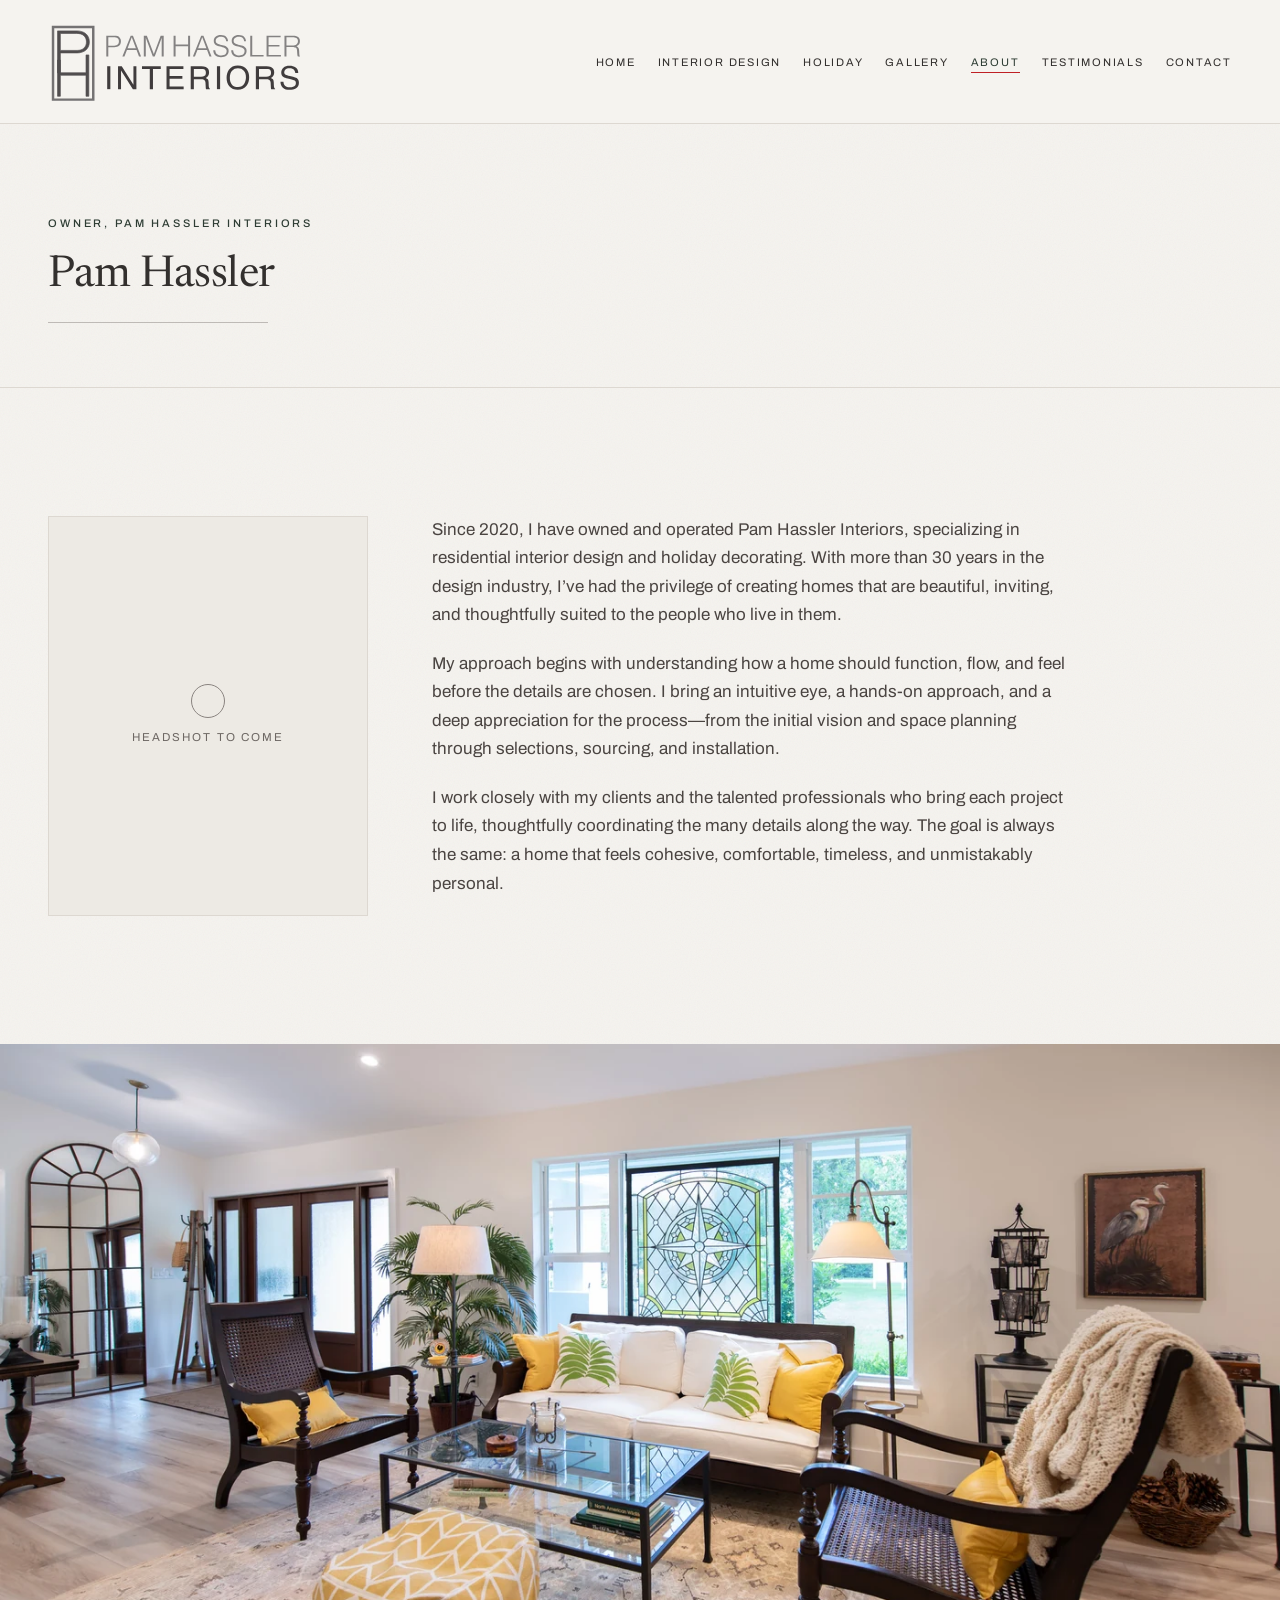
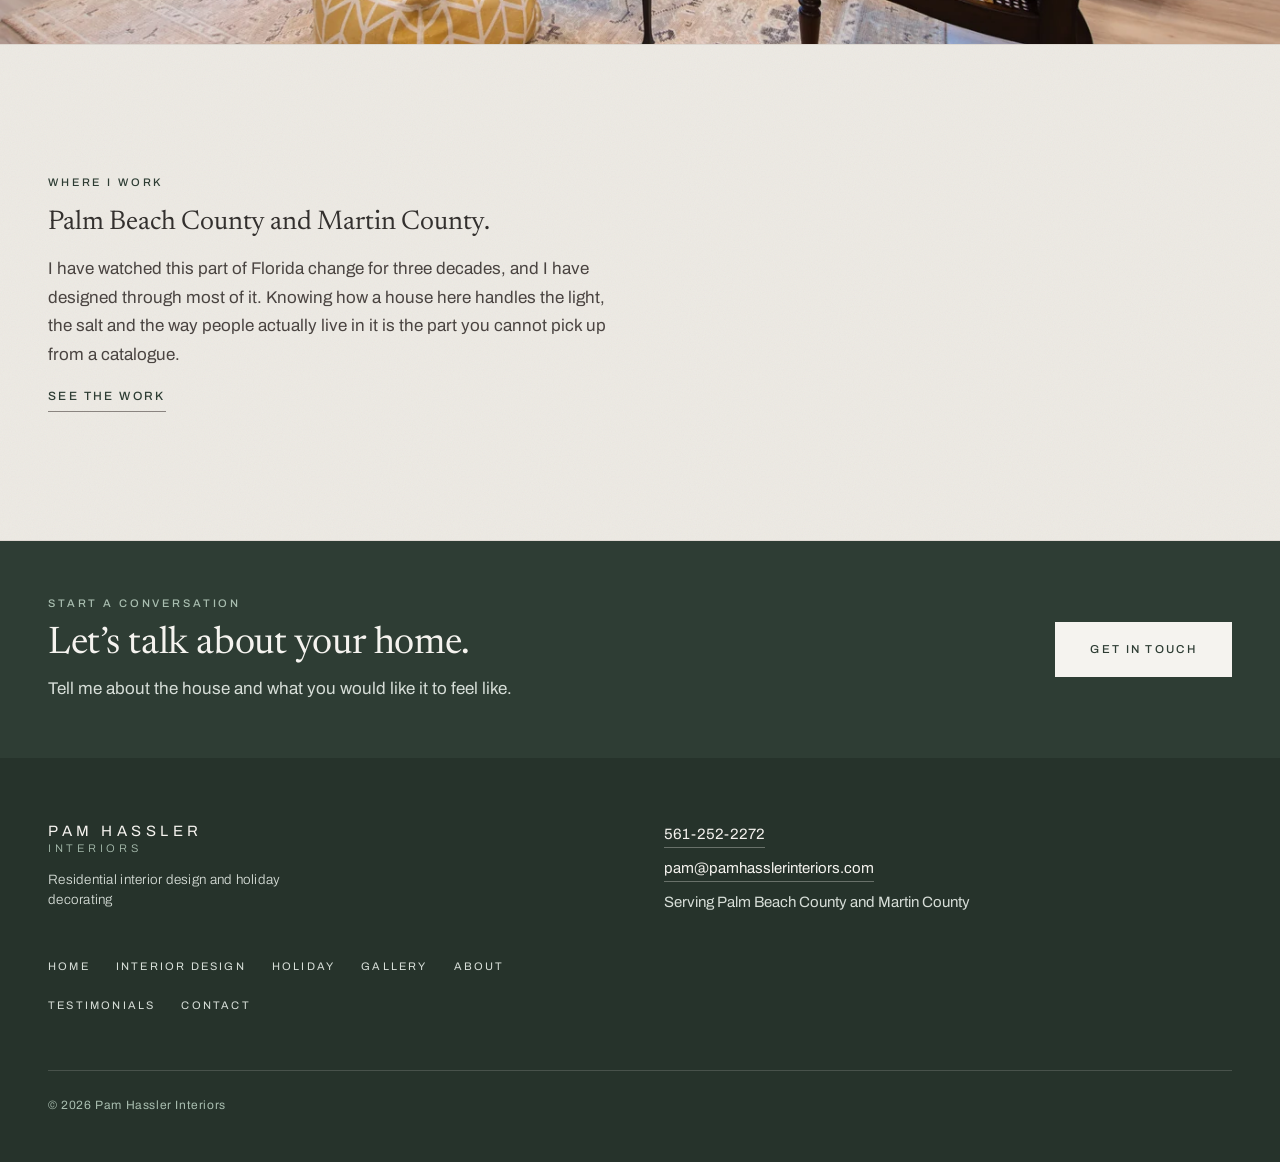
==== commit 9705af8d: "Header uses Pam's original logo, not our rebuilt lockup The header assembled a lockup out of three p" ====
--- a/about.html
+++ b/about.html
@@ -25,9 +25,7 @@
 <header class="site-head">
   <div class="shell">
     <a class="brand" href="index.html">
-      <img src="img/logo-mark.svg" alt="" width="38" height="65">
-      <span class="divider"></span>
-      <span class="name"><span>Pam Hassler</span><span>Interiors</span></span>
+      <img src="img/logo.svg" alt="Pam Hassler Interiors" width="212" height="66">
     </a>
     <button class="nav-toggle" type="button" aria-expanded="false" aria-controls="site-nav" aria-label="Open menu">
       <i></i><i></i><i></i>
--- a/css/site.css
+++ b/css/site.css
@@ -153,7 +153,7 @@
 .section-link{ display:inline-block; margin-top:clamp(18px,2vw,26px); margin-bottom:clamp(30px,4vw,52px); }
 
 /* ==========================================================================
-   Header — monogram, hairline, single-line wordmark
+   Header — Pam's original logo, used whole
    ========================================================================== */
 
 .site-head{
@@ -162,18 +162,15 @@
 }
 .site-head .shell{
   display:flex; align-items:center; justify-content:space-between;
-  gap:24px; padding-top:26px; padding-bottom:26px;
-}
-.brand{ display:flex; align-items:center; gap:15px; flex:none; text-decoration:none; }
-.brand img{ height:clamp(46px,4.4vw,58px); width:auto; }
-.brand .divider{ width:1px; height:40px; background:var(--line); flex:none; }
-.brand .name{
-  display:flex; align-items:baseline; gap:.5em;
-  font-family:var(--sans); font-weight:300; font-size:clamp(13px,1.05vw,15px);
-  letter-spacing:.32em; text-transform:uppercase; color:var(--ink);
-}
-.brand .name span{ white-space:nowrap; }
-.brand{ flex:0 1 auto; min-width:0; }
+  gap:24px; padding-top:clamp(15px,1.7vw,22px); padding-bottom:clamp(15px,1.7vw,22px);
+}
+/* The header used to assemble a lockup out of three pieces: the monogram
+   cropped from the artwork, a hairline, and the name typeset in Archivo.
+   That was our reconstruction, not Pam's logo. img/logo.svg is the original
+   mark, monogram and stacked type together, so it is used whole and sized
+   by width — it is 3.2:1, not the near-square monogram it replaces. */
+.brand{ display:block; flex:0 1 auto; min-width:0; text-decoration:none; }
+.brand img{ display:block; width:clamp(200px,20vw,264px); height:auto; }
 .nav-toggle{ margin-left:auto; }
 
 .nav-toggle{ display:none; flex:none; background:none; border:1px solid var(--line); padding:12px 13px; cursor:pointer; }
@@ -201,17 +198,11 @@
   .nav a{ display:block; padding:16px 0; border-bottom:none; font-size:13px; }
   .nav a[aria-current="page"]{ border-bottom:none; }
 }
-/* On a phone the single-line wordmark and the menu button fight for room —
-   at 430px they needed 385 of 390px, which real Archivo Light overruns even
-   though the Helvetica fallback fits. Stack it instead of shaving pixels. */
+/* On a phone the logo and the menu button share one line. The mark is a
+   single image now, so it scales rather than reflowing — 56vw leaves room
+   for the button and the gutters at 360px with pixels to spare. */
 @media (max-width:600px){
-  .brand{ gap:12px; }
-  .brand img{ height:42px; }
-  .brand .divider{ height:42px; }
-  .brand .name{
-    flex-direction:column; gap:4px;
-    font-size:11px; letter-spacing:.26em; line-height:1.1;
-  }
+  .brand img{ width:min(56vw,208px); }
 }
 
 /* ==========================================================================
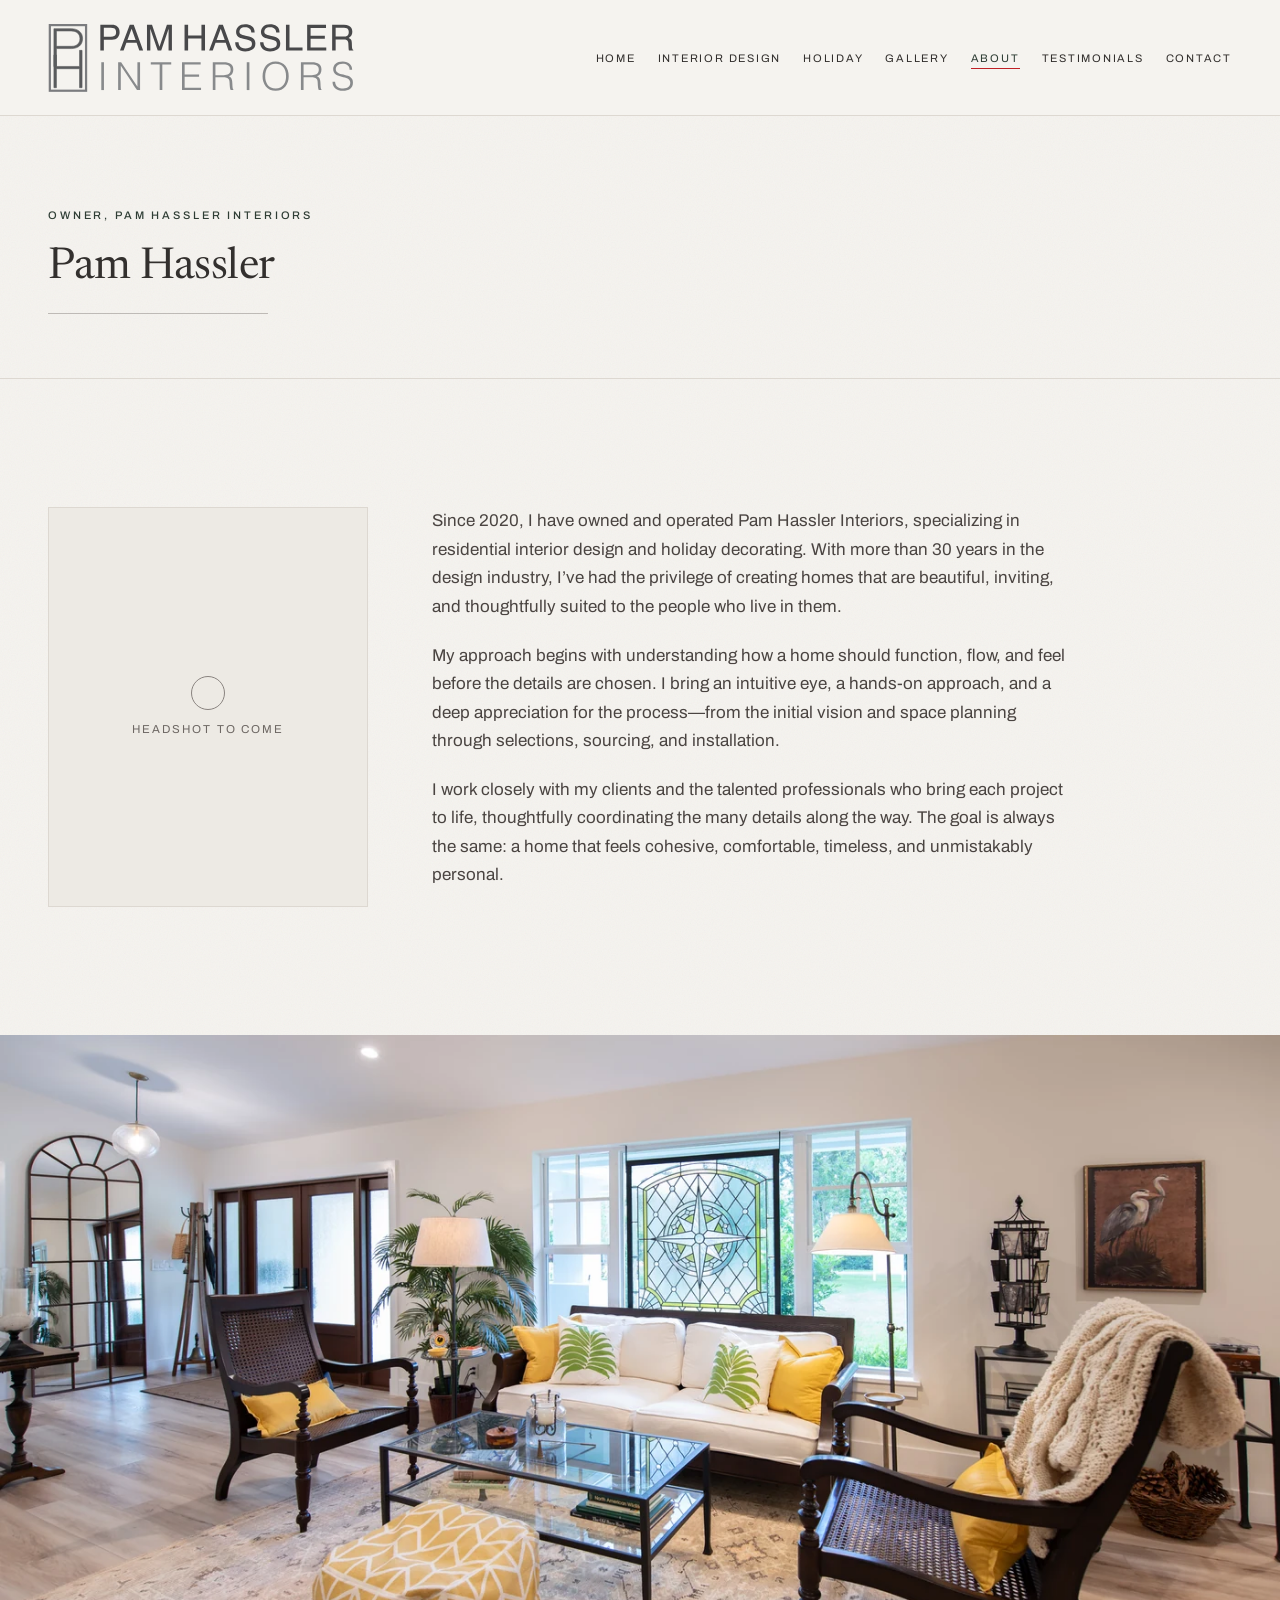
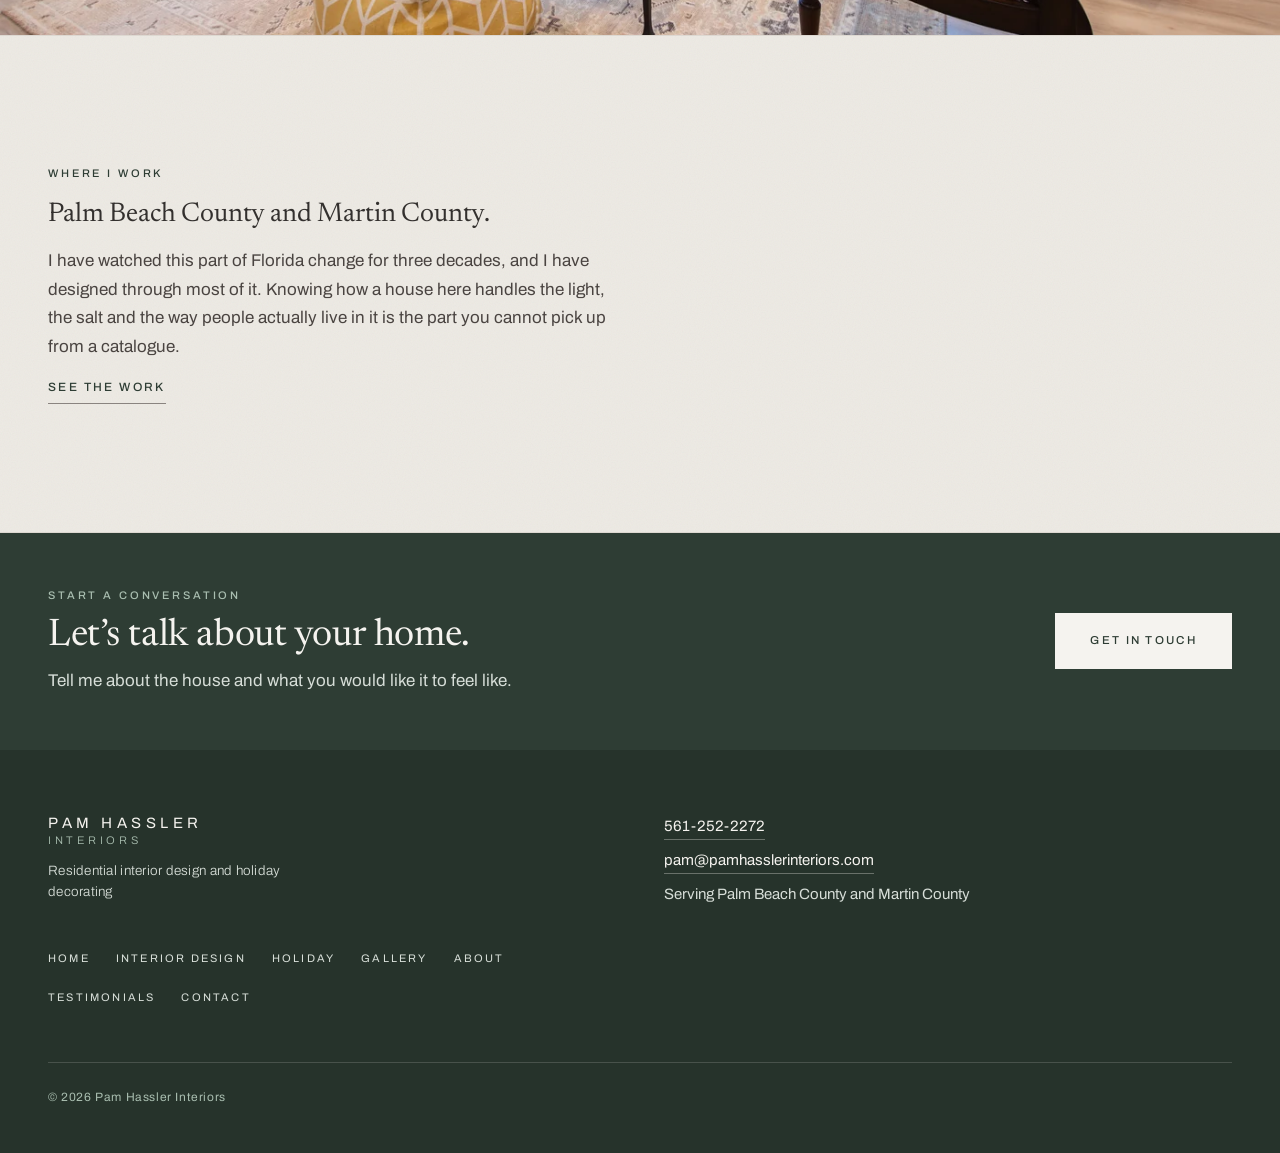
==== commit 58216cfc: "Swap in the logo Ken sent The file already in the repo was the wrong artwork. It had the two lines o" ====
--- a/about.html
+++ b/about.html
@@ -25,7 +25,7 @@
 <header class="site-head">
   <div class="shell">
     <a class="brand" href="index.html">
-      <img src="img/logo.svg" alt="Pam Hassler Interiors" width="212" height="66">
+      <img src="img/logo.svg" alt="Pam Hassler Interiors" width="176" height="41">
     </a>
     <button class="nav-toggle" type="button" aria-expanded="false" aria-controls="site-nav" aria-label="Open menu">
       <i></i><i></i><i></i>
--- a/css/site.css
+++ b/css/site.css
@@ -168,9 +168,9 @@
    cropped from the artwork, a hairline, and the name typeset in Archivo.
    That was our reconstruction, not Pam's logo. img/logo.svg is the original
    mark, monogram and stacked type together, so it is used whole and sized
-   by width — it is 3.2:1, not the near-square monogram it replaces. */
+   by width — it is 4.3:1, not the near-square monogram it replaces. */
 .brand{ display:block; flex:0 1 auto; min-width:0; text-decoration:none; }
-.brand img{ display:block; width:clamp(200px,20vw,264px); height:auto; }
+.brand img{ display:block; width:clamp(238px,24vw,336px); height:auto; }
 .nav-toggle{ margin-left:auto; }
 
 .nav-toggle{ display:none; flex:none; background:none; border:1px solid var(--line); padding:12px 13px; cursor:pointer; }
@@ -202,7 +202,7 @@
    single image now, so it scales rather than reflowing — 56vw leaves room
    for the button and the gutters at 360px with pixels to spare. */
 @media (max-width:600px){
-  .brand img{ width:min(56vw,208px); }
+  .brand img{ width:min(62vw,232px); }
 }
 
 /* ==========================================================================
@@ -535,6 +535,13 @@
 .pano--lede{ aspect-ratio:24/7; min-height:140px; margin-top:clamp(-8px,-0.6vw,0px); }
 @media (max-width:700px){ .pano--lede{ aspect-ratio:3/2; } }
 
+/* Contact opens on this kitchen rather than the aerial — an aerial reads as a
+   real-estate listing, not design work. Cropped to 24:7 the frame's own centre
+   cuts the pendant through the middle of its shade; biasing up to 36% keeps
+   the pendant, the backsplash and the island, and still shows the chair backs. */
+.pano--kitchen img{ object-position:center 36%; }
+@media (max-width:700px){ .pano--kitchen img{ object-position:center 45%; } }
+
 .pano-note{
   display:flex; flex-wrap:wrap; align-items:flex-end; justify-content:space-between;
   gap:18px 48px; margin-top:clamp(22px,2.6vw,34px);
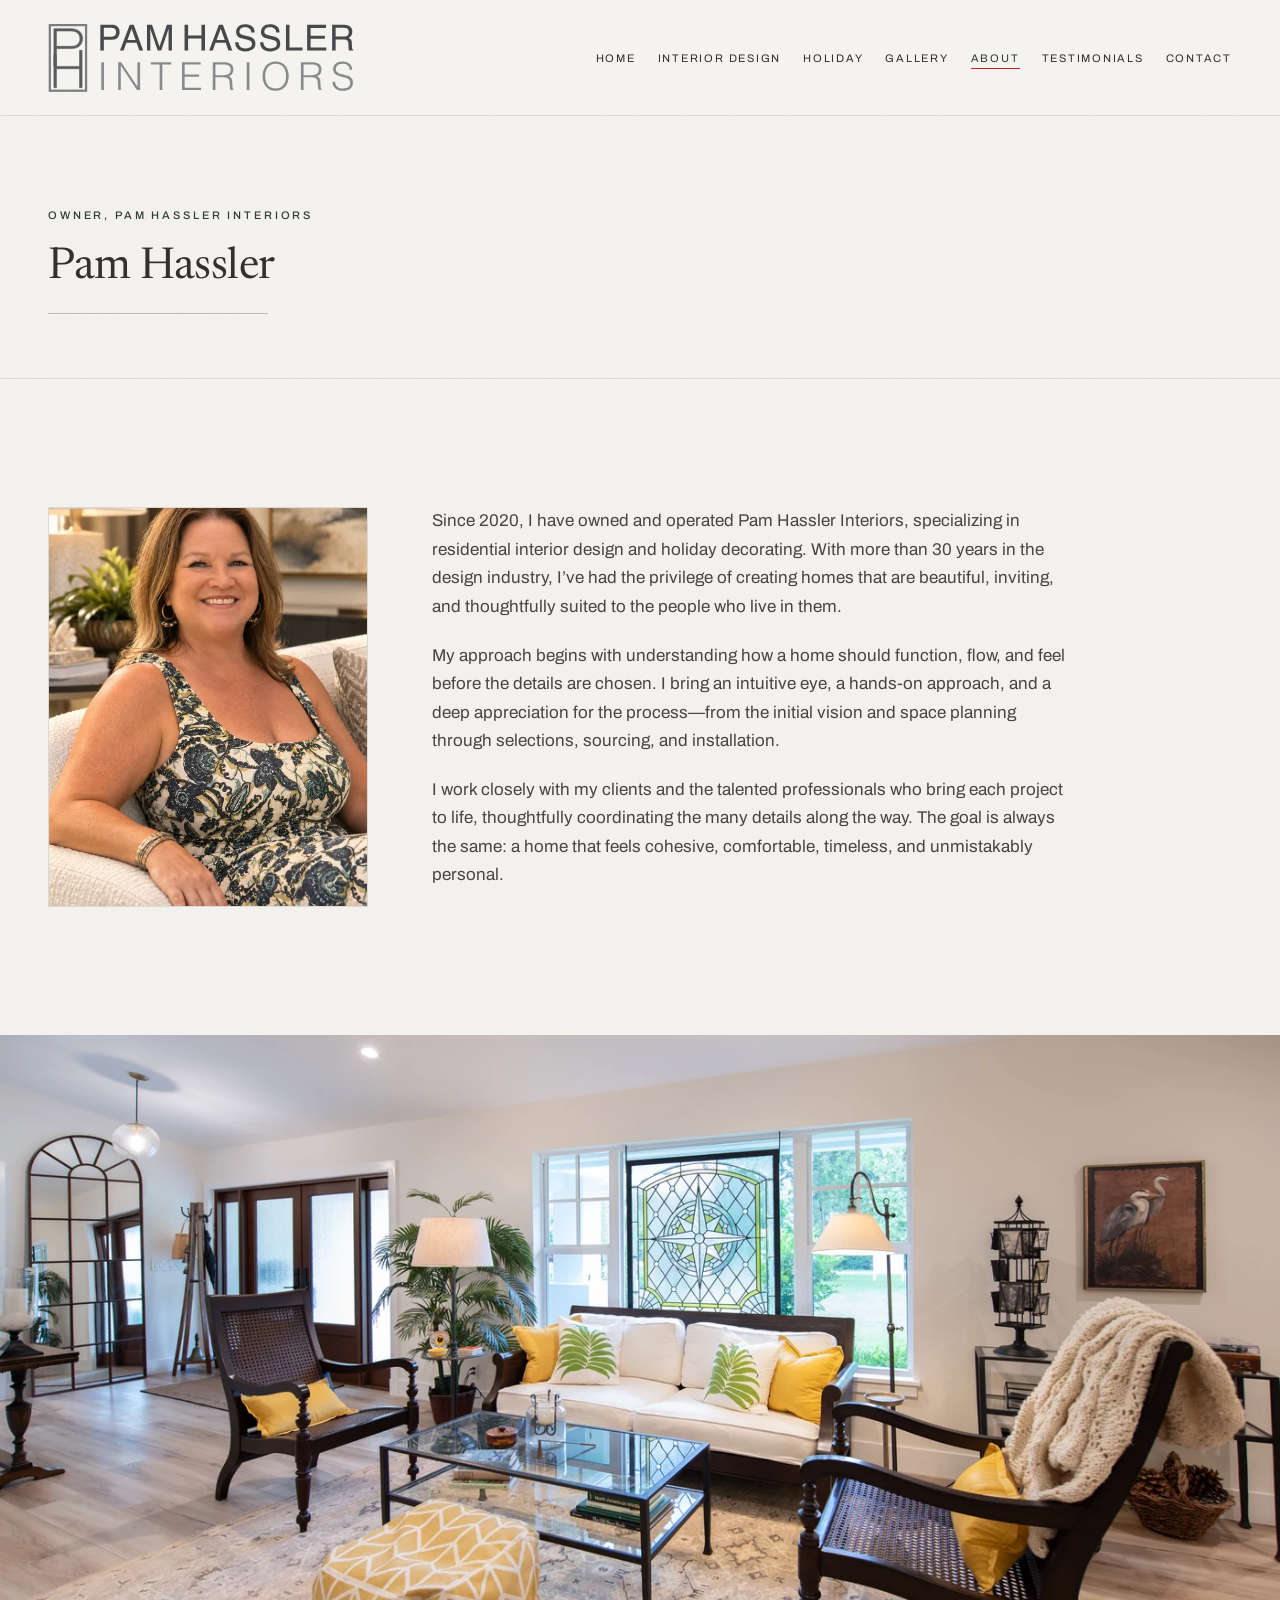
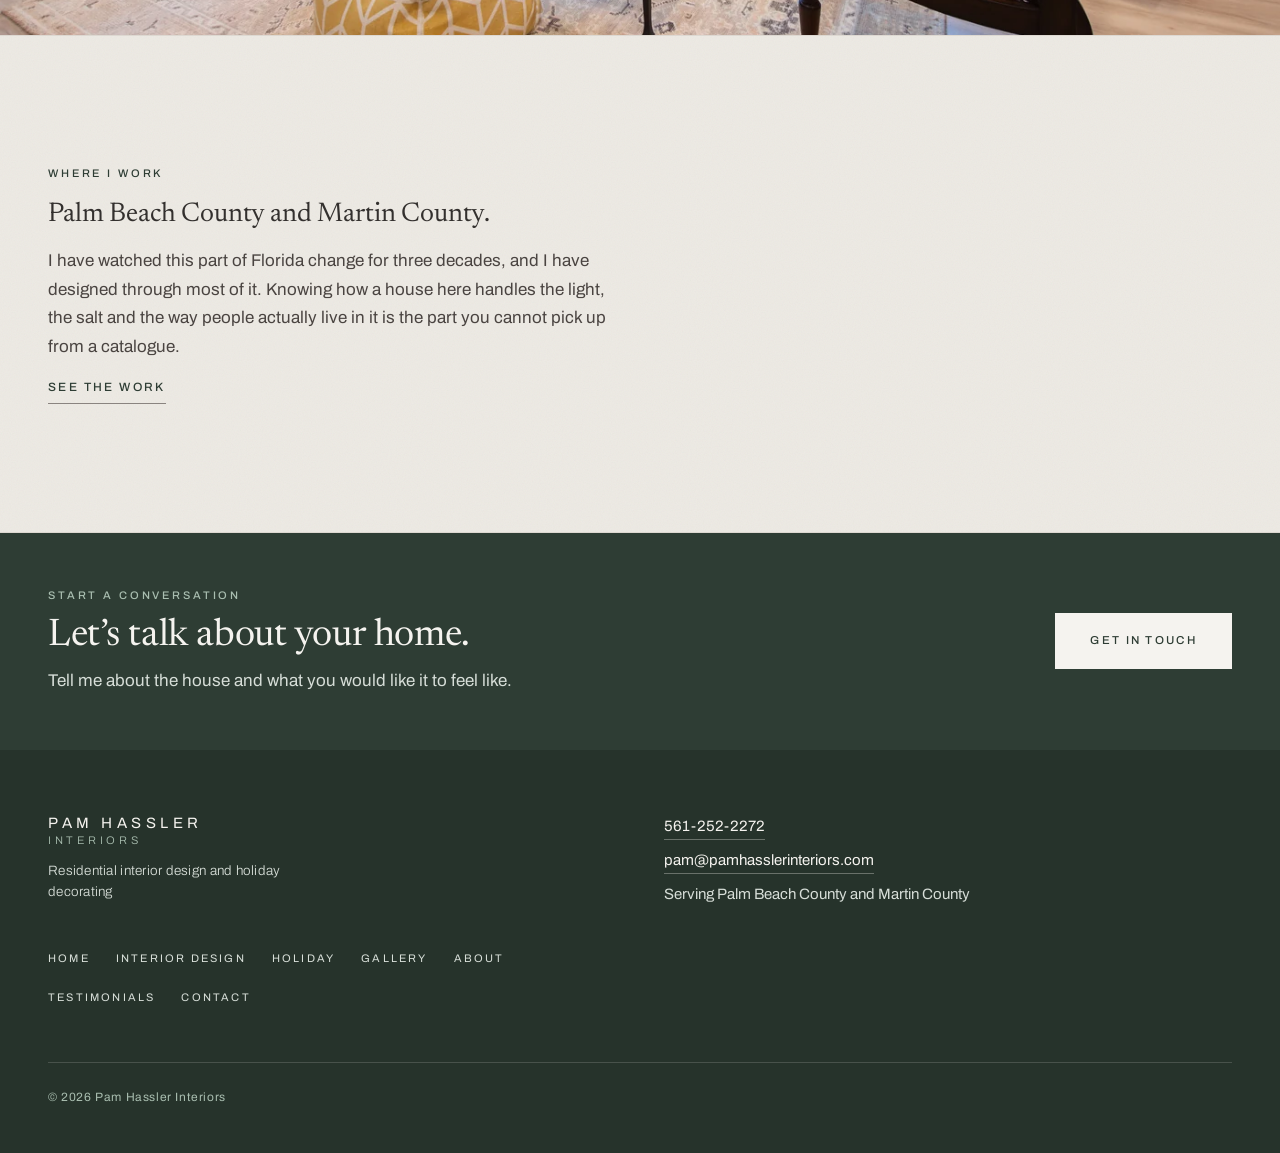
==== commit 4f1cd143: "Pam's headshot goes on About Ken shot it; the original is Photos/Pam.png. It replaces the "Headshot " ====
--- a/about.html
+++ b/about.html
@@ -13,6 +13,10 @@
 <meta property="og:image" content="https://hassler-blue.vercel.app/og-image.jpg">
 <meta name="twitter:card" content="summary_large_image">
 <meta name="theme-color" content="#F5F3EF">
+<link rel="icon" href="favicon.ico" sizes="32x32">
+<link rel="icon" href="img/favicon.svg" type="image/svg+xml">
+<link rel="icon" href="img/favicon-32.png" type="image/png" sizes="32x32">
+<link rel="apple-touch-icon" href="img/apple-touch-icon.png">
 <link rel="preconnect" href="https://fonts.googleapis.com">
 <link rel="preconnect" href="https://fonts.gstatic.com" crossorigin>
 <link rel="stylesheet" href="https://fonts.googleapis.com/css2?family=Archivo:wght@300;400;500&family=Newsreader:opsz,wght@6..72,300;400&display=swap">
@@ -57,10 +61,10 @@
   <section class="band grain">
     <div class="shell bio">
       <figure class="portrait">
-        <div class="portrait__placeholder">
-          <i aria-hidden="true"></i>
-          Headshot to come
-        </div>
+        <picture>
+          <source type="image/webp" srcset="img/pam-hassler-480.webp 480w, img/pam-hassler-640.webp 640w, img/pam-hassler-1024.webp 1024w" sizes="(max-width:820px) calc(100vw - 40px), 320px">
+          <img src="img/pam-hassler-640.jpg" srcset="img/pam-hassler-480.jpg 480w, img/pam-hassler-640.jpg 640w, img/pam-hassler-1024.jpg 1024w" sizes="(max-width:820px) calc(100vw - 40px), 320px" alt="Pam Hassler seated on a cream sofa in a client&rsquo;s living room" width="1074" height="1342" loading="lazy" decoding="async">
+        </picture>
       </figure>
       <div class="bio__text">
         <p class="prose prose--wide">Since 2020, I have owned and operated Pam Hassler Interiors, specializing in residential interior design and holiday decorating. With more than 30 years in the design industry, I&rsquo;ve had the privilege of creating homes that are beautiful, inviting, and thoughtfully suited to the people who live in them.</p>
--- a/css/site.css
+++ b/css/site.css
@@ -700,13 +700,6 @@
 @media (max-width:820px){ .bio{ grid-template-columns:1fr; } }
 .portrait{ margin:0; position:relative; aspect-ratio:4/5; background:var(--paper-2); border:1px solid var(--line); }
 .portrait img{ width:100%; height:100%; object-fit:cover; display:block; }
-.portrait__placeholder{
-  position:absolute; inset:0; display:flex; flex-direction:column;
-  align-items:center; justify-content:center; gap:10px; text-align:center; padding:24px;
-  font-family:var(--sans); font-size:11.5px; letter-spacing:.18em;
-  text-transform:uppercase; color:var(--mute);
-}
-.portrait__placeholder i{ display:block; width:34px; height:34px; border:1px solid var(--stone); border-radius:50%; }
 .bio__text p{ margin:0; max-width:none; }
 .bio__text p + p{ margin-top:20px; }
 
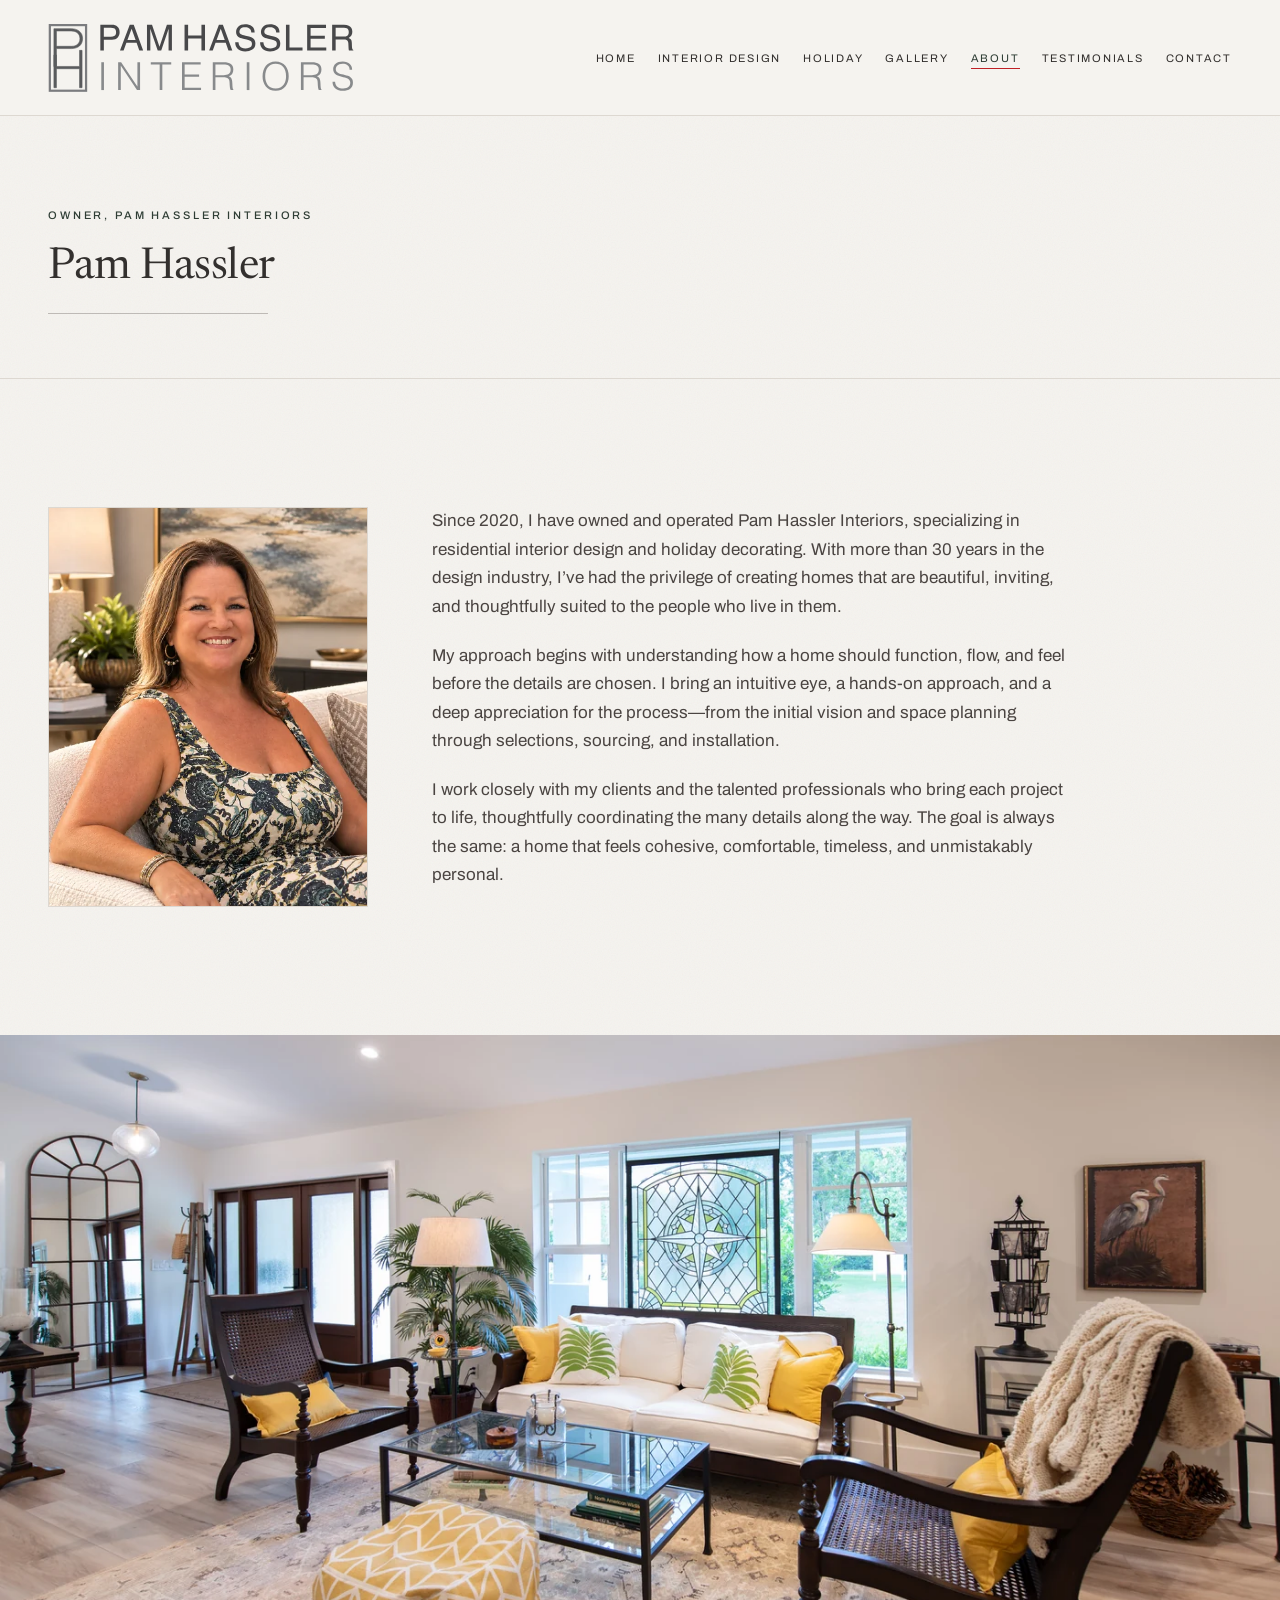
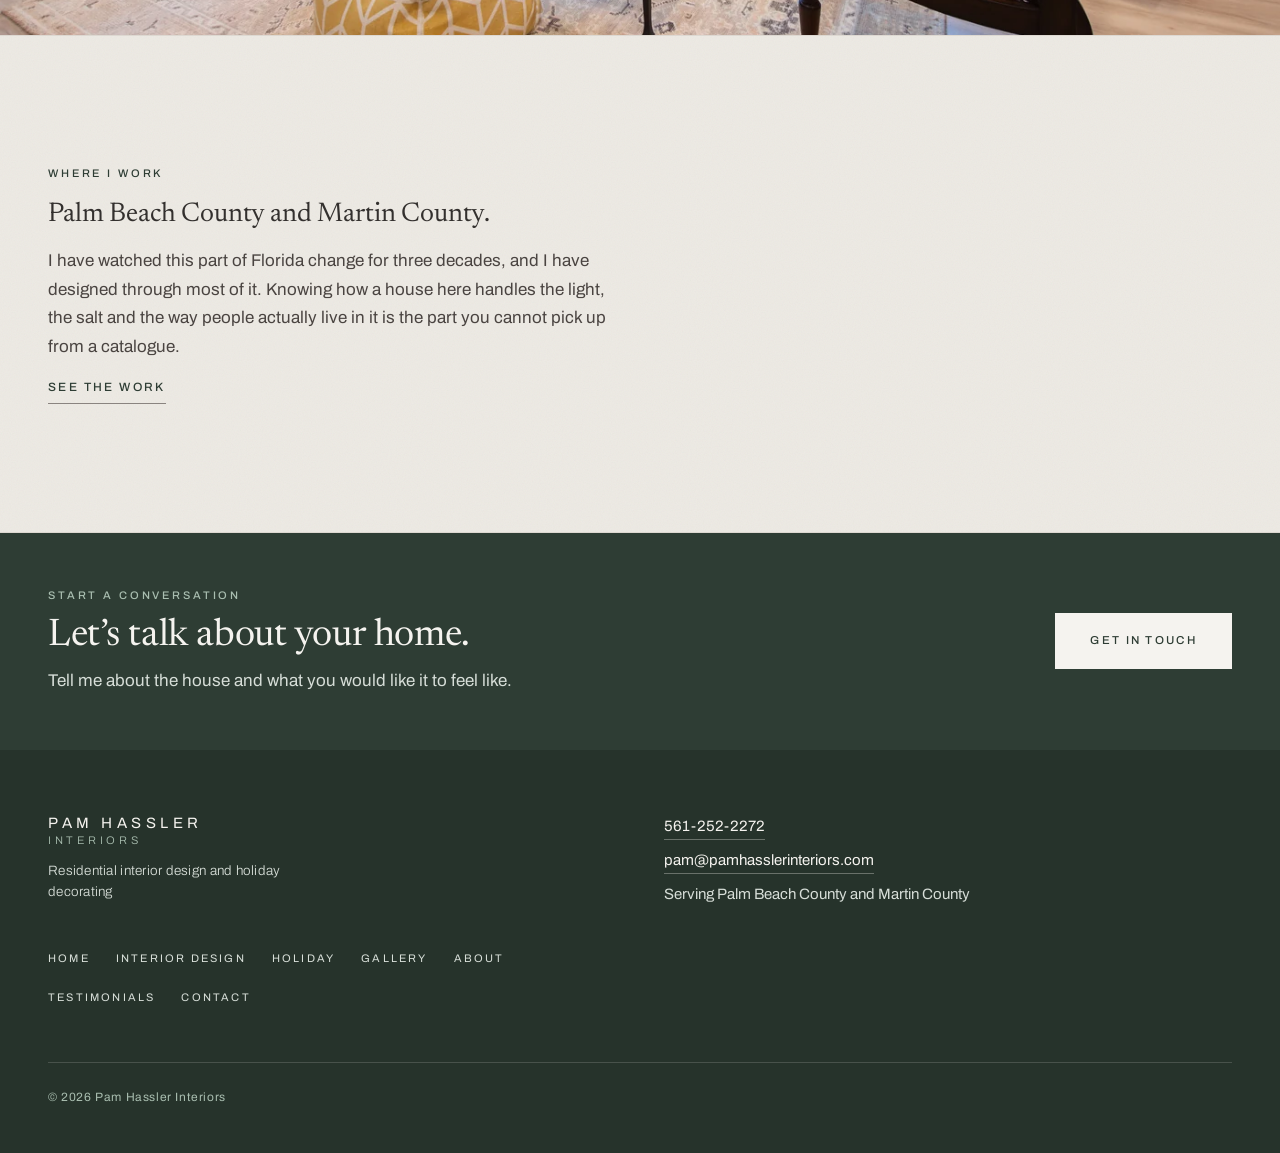
==== commit 3cbba129: "Ken's re-framed headshot, and stop hard-cropping it The first version sat too tight in the frame — t" ====
--- a/about.html
+++ b/about.html
@@ -63,7 +63,7 @@
       <figure class="portrait">
         <picture>
           <source type="image/webp" srcset="img/pam-hassler-480.webp 480w, img/pam-hassler-640.webp 640w, img/pam-hassler-1024.webp 1024w" sizes="(max-width:820px) calc(100vw - 40px), 320px">
-          <img src="img/pam-hassler-640.jpg" srcset="img/pam-hassler-480.jpg 480w, img/pam-hassler-640.jpg 640w, img/pam-hassler-1024.jpg 1024w" sizes="(max-width:820px) calc(100vw - 40px), 320px" alt="Pam Hassler seated on a cream sofa in a client&rsquo;s living room" width="1074" height="1342" loading="lazy" decoding="async">
+          <img src="img/pam-hassler-640.jpg" srcset="img/pam-hassler-480.jpg 480w, img/pam-hassler-640.jpg 640w, img/pam-hassler-1024.jpg 1024w" sizes="(max-width:820px) calc(100vw - 40px), 320px" alt="Pam Hassler seated on a cream sofa in a client&rsquo;s living room" width="1073" height="1465" loading="lazy" decoding="async">
         </picture>
       </figure>
       <div class="bio__text">
